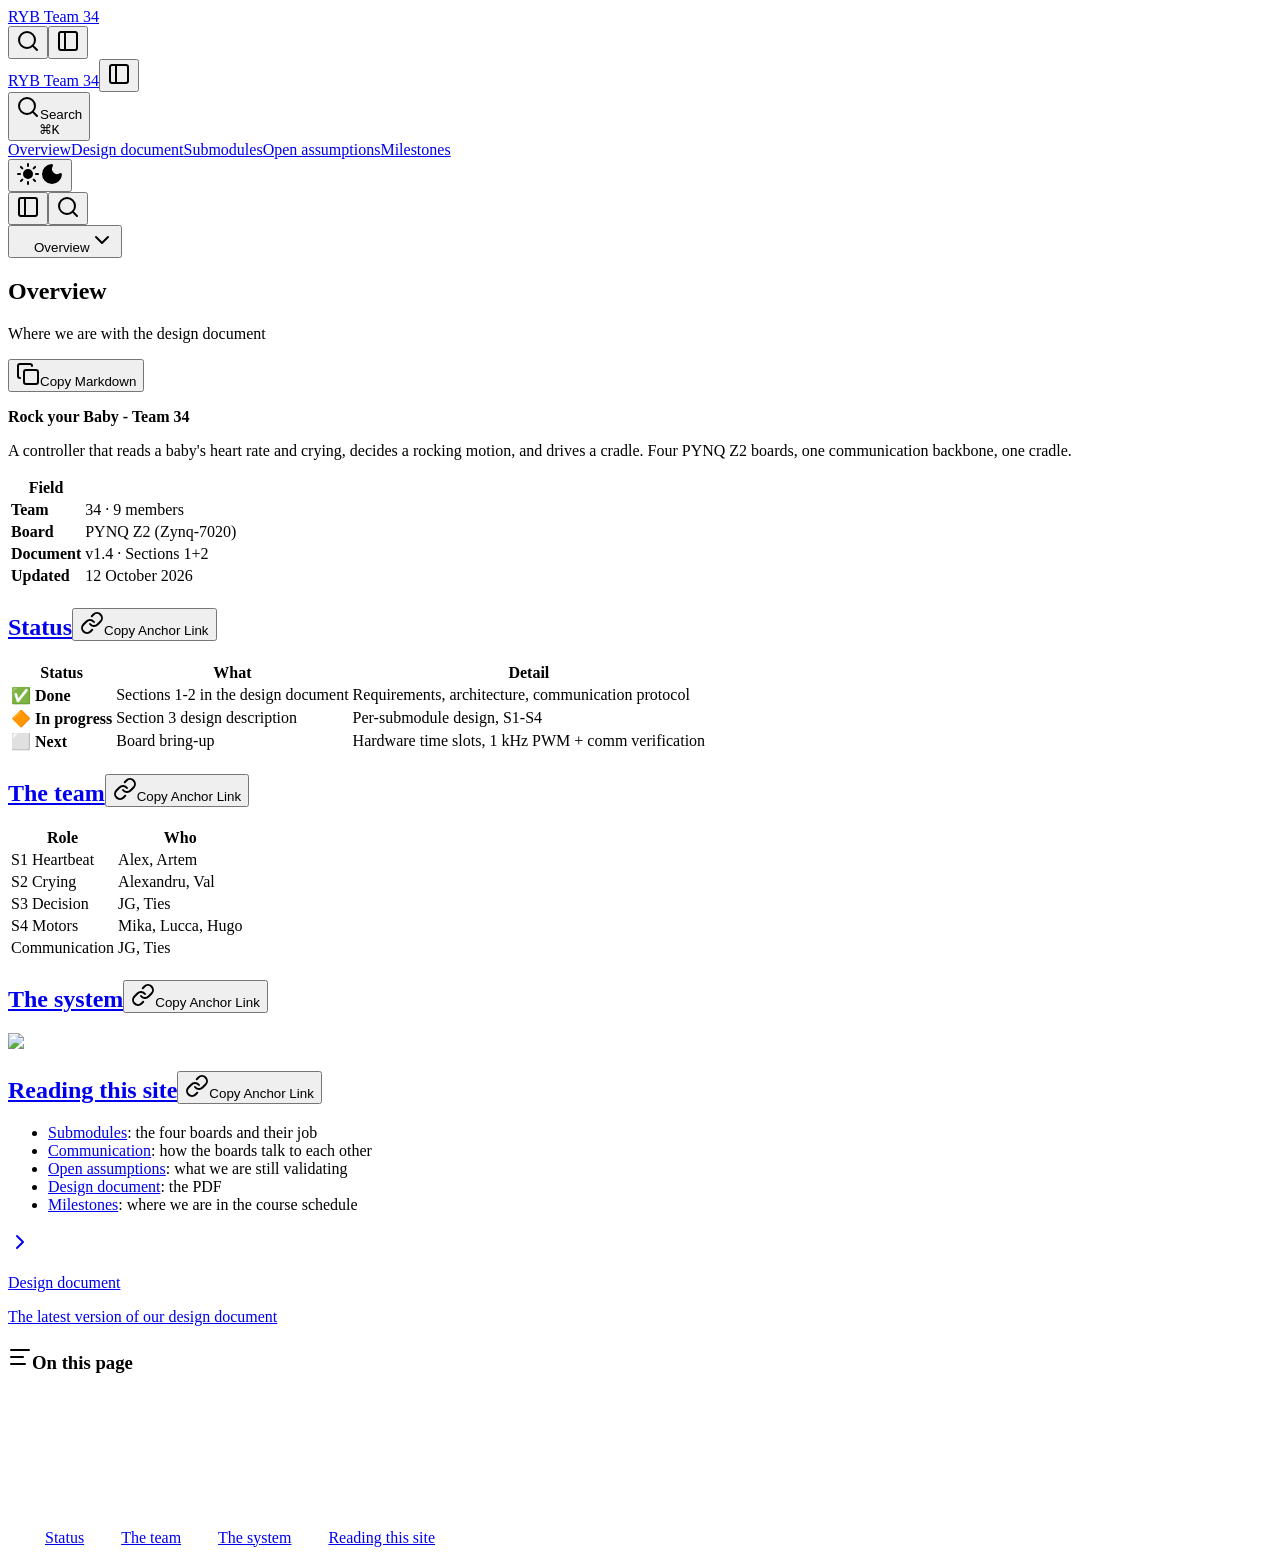
==== index.html @ abec75ce "Static export with basePath for Pages" ====
<!DOCTYPE html><html lang="en" class="inter_5972bc34-module__OU16Qa__className"><head><meta charSet="utf-8"/><meta name="viewport" content="width=device-width, initial-scale=1"/><link rel="preload" href="/ryb34-progress/_next/static/media/83afe278b6a6bb3c-s.p.2bn3s6zvc0dyp.woff2" as="font" crossorigin="" type="font/woff2"/><link rel="stylesheet" href="/ryb34-progress/_next/static/chunks/0thnnrlp0ecmn.css" data-precedence="next"/><style data-precedence="base-ui:low" data-href="base-ui-disable-scrollbar">.base-ui-disable-scrollbar{scrollbar-width:none}.base-ui-disable-scrollbar::-webkit-scrollbar{display:none}</style><link rel="preload" as="script" fetchPriority="low" href="/ryb34-progress/_next/static/chunks/3_lak9i8q0t69.js"/><script src="/ryb34-progress/_next/static/chunks/3xxyaeozdscrv.js" async=""></script><script src="/ryb34-progress/_next/static/chunks/2q0z5_tzqlcfb.js" async=""></script><script src="/ryb34-progress/_next/static/chunks/turbopack-23rzkjjl1n2ft.js" async=""></script><script src="/ryb34-progress/_next/static/chunks/3k3r-7bigtzvx.js" async=""></script><script src="/ryb34-progress/_next/static/chunks/3x85er97quil9.js" async=""></script><script src="/ryb34-progress/_next/static/chunks/1juog_ne0ovp9.js" async=""></script><script src="/ryb34-progress/_next/static/chunks/26w8j74kzgzta.js" async=""></script><script src="/ryb34-progress/_next/static/chunks/1zvtptei-3gqh.js" async=""></script><script src="/ryb34-progress/_next/static/chunks/27lml8c5t20-i.js" async=""></script><script src="/ryb34-progress/_next/static/chunks/2t8den2tmdrwe.js" async=""></script><script src="/ryb34-progress/_next/static/chunks/3z1mksbs8xa_e.js" async=""></script><meta name="next-size-adjust" content=""/><title>Overview</title><meta name="description" content="Where we are with the design document"/><meta property="og:title" content="Overview"/><meta property="og:description" content="Where we are with the design document"/><meta property="og:image" content="https://ryb34-progress-report.netlify.app/og/docs/image.webp"/><meta name="twitter:card" content="summary_large_image"/><meta name="twitter:title" content="Overview"/><meta name="twitter:description" content="Where we are with the design document"/><meta name="twitter:image" content="https://ryb34-progress-report.netlify.app/og/docs/image.webp"/><script src="/ryb34-progress/_next/static/chunks/0cz1d0mv5g_q7.js" noModule=""></script></head><body class="flex flex-col min-h-screen"><div hidden=""><!--$--><!--/$--></div><script>((a,b,c,d,e,f,g,h)=>{let i=document.documentElement,j=["light","dark"];function k(b){var c;(Array.isArray(a)?a:[a]).forEach(a=>{let c="class"===a,d=c&&f?e.map(a=>f[a]||a):e;c?(i.classList.remove(...d),i.classList.add(f&&f[b]?f[b]:b)):i.setAttribute(a,b)}),c=b,h&&j.includes(c)&&(i.style.colorScheme=c)}if(d)k(d);else try{let a=localStorage.getItem(b)||c,d=g&&"system"===a?window.matchMedia("(prefers-color-scheme: dark)").matches?"dark":"light":a;k(d)}catch(a){}})("class","theme","system",null,["light","dark"],null,true,true)</script><!--$--><div data-closed="" role="presentation" hidden="" style="user-select:none;-webkit-user-select:none" class="fixed inset-0 z-50 backdrop-blur-xs bg-fd-overlay data-open:animate-fd-fade-in data-closed:animate-fd-fade-out"></div><!--/$--><div id="nd-docs-layout" data-sidebar-collapsed="false" data-column-changed="false" style="grid-template:&quot;sidebar sidebar header toc toc&quot;
&quot;sidebar sidebar toc-popover toc toc&quot;
&quot;sidebar sidebar main toc toc&quot; 1fr / minmax(min-content, 1fr) var(--fd-sidebar-col) minmax(0, calc(var(--fd-layout-width,97rem) - var(--fd-sidebar-width) - var(--fd-toc-width))) var(--fd-toc-width) minmax(min-content, 1fr);--fd-docs-row-1:var(--fd-banner-height, 0px);--fd-docs-row-2:calc(var(--fd-docs-row-1) + var(--fd-header-height));--fd-docs-row-3:calc(var(--fd-docs-row-2) + var(--fd-toc-popover-height));--fd-sidebar-col:var(--fd-sidebar-width)" class="grid overflow-x-clip min-h-(--fd-docs-height) [--fd-docs-height:100dvh] [--fd-header-height:0px] [--fd-toc-popover-height:0px] [--fd-sidebar-width:0px] [--fd-toc-width:0px] data-[column-changed=true]:transition-[grid-template-columns]"><header id="nd-subnav" data-transparent="false" class="[grid-area:header] sticky top-(--fd-docs-row-1) z-30 flex items-center ps-4 pe-2.5 border-b transition-colors backdrop-blur-sm h-(--fd-header-height) md:hidden max-md:layout:[--fd-header-height:--spacing(14)] data-[transparent=false]:bg-fd-background/80"><a class="inline-flex items-center gap-2.5 font-semibold" href="/ryb34-progress">RYB Team 34</a><div class="flex-1"></div><button type="button" tabindex="0" data-base-ui-click-trigger="" id="base-ui-_R_1j5ulb_" aria-haspopup="dialog" aria-expanded="false" data-search="" aria-label="Open Search" class="inline-flex items-center justify-center rounded-md text-sm font-medium transition-colors duration-100 disabled:pointer-events-none disabled:opacity-50 focus-visible:outline-none focus-visible:ring-2 focus-visible:ring-fd-ring hover:bg-fd-accent hover:text-fd-accent-foreground [&amp;_svg]:size-4.5 p-2"><svg xmlns="http://www.w3.org/2000/svg" width="24" height="24" viewBox="0 0 24 24" fill="none" stroke="currentColor" stroke-width="2" stroke-linecap="round" stroke-linejoin="round" class="lucide lucide-search" aria-hidden="true"><path d="m21 21-4.34-4.34"></path><circle cx="11" cy="11" r="8"></circle></svg></button><button type="button" aria-label="Open Sidebar" aria-expanded="false" aria-controls="nd-sidebar-mobile" class="inline-flex items-center justify-center rounded-md text-sm font-medium transition-colors duration-100 disabled:pointer-events-none disabled:opacity-50 focus-visible:outline-none focus-visible:ring-2 focus-visible:ring-fd-ring hover:bg-fd-accent hover:text-fd-accent-foreground [&amp;_svg]:size-4.5 p-2"><svg xmlns="http://www.w3.org/2000/svg" width="24" height="24" viewBox="0 0 24 24" fill="none" stroke="currentColor" stroke-width="2" stroke-linecap="round" stroke-linejoin="round" class="lucide lucide-panel-left lucide-sidebar" aria-hidden="true"><rect width="18" height="18" x="3" y="3" rx="2"></rect><path d="M9 3v18"></path></svg></button></header><div data-sidebar-placeholder="" class="sticky top-(--fd-docs-row-1) z-20 [grid-area:sidebar] pointer-events-none *:pointer-events-auto h-[calc(var(--fd-docs-height)-var(--fd-docs-row-1))] md:layout:[--fd-sidebar-width:268px] max-md:hidden"><aside id="nd-sidebar" data-collapsed="false" data-hovered="false" class="absolute flex flex-col w-full inset-s-0 inset-y-0 items-end bg-fd-card text-sm border-e duration-250 *:w-(--fd-sidebar-width)"><div class="flex flex-col gap-3 p-4 pb-2"><div class="flex"><a class="inline-flex text-[0.9375rem] items-center gap-2.5 font-medium me-auto" href="/ryb34-progress">RYB Team 34</a><button type="button" aria-label="Collapse Sidebar" aria-controls="nd-sidebar" aria-expanded="true" data-collapsed="false" class="inline-flex items-center justify-center rounded-md text-sm font-medium transition-colors duration-100 disabled:pointer-events-none disabled:opacity-50 focus-visible:outline-none focus-visible:ring-2 focus-visible:ring-fd-ring hover:bg-fd-accent hover:text-fd-accent-foreground p-1.5 [&amp;_svg]:size-4.5 mb-auto text-fd-muted-foreground"><svg xmlns="http://www.w3.org/2000/svg" width="24" height="24" viewBox="0 0 24 24" fill="none" stroke="currentColor" stroke-width="2" stroke-linecap="round" stroke-linejoin="round" class="lucide lucide-panel-left lucide-sidebar" aria-hidden="true"><rect width="18" height="18" x="3" y="3" rx="2"></rect><path d="M9 3v18"></path></svg></button></div><button type="button" tabindex="0" data-base-ui-click-trigger="" id="base-ui-_R_9il5ulb_" aria-haspopup="dialog" aria-expanded="false" data-search-full="" class="inline-flex items-center gap-2 rounded-lg border bg-fd-secondary/50 p-1.5 ps-2 text-sm text-fd-muted-foreground transition-colors hover:bg-fd-accent hover:text-fd-accent-foreground"><svg xmlns="http://www.w3.org/2000/svg" width="24" height="24" viewBox="0 0 24 24" fill="none" stroke="currentColor" stroke-width="2" stroke-linecap="round" stroke-linejoin="round" class="lucide lucide-search size-4" aria-hidden="true"><path d="m21 21-4.34-4.34"></path><circle cx="11" cy="11" r="8"></circle></svg>Search<div class="ms-auto inline-flex gap-0.5"><kbd class="rounded-md border bg-fd-background px-1.5">⌘</kbd><kbd class="rounded-md border bg-fd-background px-1.5">K</kbd></div></button></div><div role="presentation" style="position:relative;--scroll-area-corner-height:0px;--scroll-area-corner-width:0px" class="min-h-0 flex-1"><div role="presentation" data-id="base-ui-_R_2il5ulb_-viewport" tabindex="-1" class="size-full rounded-[inherit] p-4 overscroll-contain mask-[linear-gradient(to_bottom,transparent,white_12px,white_calc(100%-12px),transparent)] base-ui-disable-scrollbar" style="overflow:scroll"><div class="flex flex-col gap-0.5"><a data-active="true" class="relative flex flex-row items-center gap-2 rounded-lg p-2 text-start text-fd-muted-foreground wrap-anywhere [&amp;_svg]:size-4 [&amp;_svg]:shrink-0 transition-colors hover:bg-fd-accent/50 hover:text-fd-accent-foreground/80 hover:transition-none data-[active=true]:bg-fd-primary/10 data-[active=true]:text-fd-primary data-[active=true]:hover:transition-colors" style="padding-inline-start:calc(2 * var(--spacing))" href="/ryb34-progress">Overview</a><a data-active="false" class="relative flex flex-row items-center gap-2 rounded-lg p-2 text-start text-fd-muted-foreground wrap-anywhere [&amp;_svg]:size-4 [&amp;_svg]:shrink-0 transition-colors hover:bg-fd-accent/50 hover:text-fd-accent-foreground/80 hover:transition-none data-[active=true]:bg-fd-primary/10 data-[active=true]:text-fd-primary data-[active=true]:hover:transition-colors" style="padding-inline-start:calc(2 * var(--spacing))" href="/ryb34-progress/document">Design document</a><a data-active="false" class="relative flex flex-row items-center gap-2 rounded-lg p-2 text-start text-fd-muted-foreground wrap-anywhere [&amp;_svg]:size-4 [&amp;_svg]:shrink-0 transition-colors hover:bg-fd-accent/50 hover:text-fd-accent-foreground/80 hover:transition-none data-[active=true]:bg-fd-primary/10 data-[active=true]:text-fd-primary data-[active=true]:hover:transition-colors" style="padding-inline-start:calc(2 * var(--spacing))" href="/ryb34-progress/submodules">Submodules</a><a data-active="false" class="relative flex flex-row items-center gap-2 rounded-lg p-2 text-start text-fd-muted-foreground wrap-anywhere [&amp;_svg]:size-4 [&amp;_svg]:shrink-0 transition-colors hover:bg-fd-accent/50 hover:text-fd-accent-foreground/80 hover:transition-none data-[active=true]:bg-fd-primary/10 data-[active=true]:text-fd-primary data-[active=true]:hover:transition-colors" style="padding-inline-start:calc(2 * var(--spacing))" href="/ryb34-progress/assumptions">Open assumptions</a><a data-active="false" class="relative flex flex-row items-center gap-2 rounded-lg p-2 text-start text-fd-muted-foreground wrap-anywhere [&amp;_svg]:size-4 [&amp;_svg]:shrink-0 transition-colors hover:bg-fd-accent/50 hover:text-fd-accent-foreground/80 hover:transition-none data-[active=true]:bg-fd-primary/10 data-[active=true]:text-fd-primary data-[active=true]:hover:transition-colors" style="padding-inline-start:calc(2 * var(--spacing))" href="/ryb34-progress/timeline">Milestones</a></div></div></div><div class="flex flex-col p-4 pt-2"><div class="flex text-fd-muted-foreground items-center border bg-fd-secondary/50 p-0.5 pe-0 rounded-lg empty:hidden"><button class="inline-flex items-center border p-1 overflow-hidden px-1 py-0 border-y-0 border-e-0 rounded-none ms-auto *:rounded-md" aria-label="Toggle Theme" data-theme-toggle=""><svg xmlns="http://www.w3.org/2000/svg" width="24" height="24" viewBox="0 0 24 24" fill="currentColor" stroke="currentColor" stroke-width="2" stroke-linecap="round" stroke-linejoin="round" class="lucide lucide-sun size-6.5 p-1.5 text-fd-muted-foreground" aria-hidden="true"><circle cx="12" cy="12" r="4"></circle><path d="M12 2v2"></path><path d="M12 20v2"></path><path d="m4.93 4.93 1.41 1.41"></path><path d="m17.66 17.66 1.41 1.41"></path><path d="M2 12h2"></path><path d="M20 12h2"></path><path d="m6.34 17.66-1.41 1.41"></path><path d="m19.07 4.93-1.41 1.41"></path></svg><svg xmlns="http://www.w3.org/2000/svg" width="24" height="24" viewBox="0 0 24 24" fill="currentColor" stroke="currentColor" stroke-width="2" stroke-linecap="round" stroke-linejoin="round" class="lucide lucide-moon size-6.5 p-1.5 text-fd-muted-foreground" aria-hidden="true"><path d="M20.985 12.486a9 9 0 1 1-9.473-9.472c.405-.022.617.46.402.803a6 6 0 0 0 8.268 8.268c.344-.215.825-.004.803.401"></path></svg></button></div></div></aside></div><div data-sidebar-panel="" class="fixed flex top-[calc(--spacing(4)+var(--fd-docs-row-3))] inset-s-4 shadow-lg transition-opacity rounded-xl p-0.5 border bg-fd-muted text-fd-muted-foreground z-10 pointer-events-none opacity-0" inert=""><button type="button" aria-label="Collapse Sidebar" aria-controls="nd-sidebar" aria-expanded="true" data-collapsed="false" class="inline-flex items-center justify-center text-sm font-medium transition-colors duration-100 disabled:pointer-events-none disabled:opacity-50 focus-visible:outline-none focus-visible:ring-2 focus-visible:ring-fd-ring hover:bg-fd-accent hover:text-fd-accent-foreground p-1.5 [&amp;_svg]:size-4.5 rounded-lg"><svg xmlns="http://www.w3.org/2000/svg" width="24" height="24" viewBox="0 0 24 24" fill="none" stroke="currentColor" stroke-width="2" stroke-linecap="round" stroke-linejoin="round" class="lucide lucide-panel-left lucide-sidebar" aria-hidden="true"><rect width="18" height="18" x="3" y="3" rx="2"></rect><path d="M9 3v18"></path></svg></button><button type="button" tabindex="0" data-base-ui-click-trigger="" id="base-ui-_R_kl5ulb_" aria-haspopup="dialog" aria-expanded="false" data-search="" aria-label="Open Search" class="inline-flex items-center justify-center text-sm font-medium transition-colors duration-100 disabled:pointer-events-none disabled:opacity-50 focus-visible:outline-none focus-visible:ring-2 focus-visible:ring-fd-ring hover:bg-fd-accent hover:text-fd-accent-foreground p-1.5 [&amp;_svg]:size-4.5 rounded-lg"><svg xmlns="http://www.w3.org/2000/svg" width="24" height="24" viewBox="0 0 24 24" fill="none" stroke="currentColor" stroke-width="2" stroke-linecap="round" stroke-linejoin="round" class="lucide lucide-search" aria-hidden="true"><path d="m21 21-4.34-4.34"></path><circle cx="11" cy="11" r="8"></circle></svg></button></div><div data-closed="" data-toc-popover="" class="sticky top-(--fd-docs-row-2) z-10 [grid-area:toc-popover] h-(--fd-toc-popover-height) xl:hidden max-xl:layout:[--fd-toc-popover-height:--spacing(10)]"><header class="border-b backdrop-blur-sm transition-colors bg-fd-background/80"><button type="button" tabindex="0" aria-disabled="false" aria-expanded="false" data-toc-popover-trigger="" class="flex w-full h-10 items-center text-sm text-fd-muted-foreground gap-2.5 px-4 py-2.5 text-start focus-visible:outline-none [&amp;_svg]:size-4 md:px-6"><svg role="progressbar" viewBox="0 0 18 18" aria-valuenow="0" aria-valuemin="0" aria-valuemax="1" style="width:18px;height:18px" class="shrink-0"><circle cx="9" cy="9" r="7.5" fill="none" stroke-width="1.5" class="stroke-current/25"></circle><circle cx="9" cy="9" r="7.5" fill="none" stroke-width="1.5" stroke="currentColor" stroke-dasharray="47.12388980384689" stroke-dashoffset="47.12388980384689" stroke-linecap="round" transform="rotate(-90 9 9)" class="transition-all"></circle></svg><span class="grid flex-1 *:my-auto *:row-start-1 *:col-start-1"><span class="truncate transition-[opacity,translate,color]">Overview</span><span class="truncate transition-[opacity,translate] opacity-0 translate-y-full pointer-events-none"></span></span><svg xmlns="http://www.w3.org/2000/svg" width="24" height="24" viewBox="0 0 24 24" fill="none" stroke="currentColor" stroke-width="2" stroke-linecap="round" stroke-linejoin="round" class="lucide lucide-chevron-down shrink-0 transition-transform mx-0.5" aria-hidden="true"><path d="m6 9 6 6 6-6"></path></svg></button></header></div><main class="grid [grid-area:main] justify-items-center" data-layout-main=""><article id="nd-page" data-layout-content="" data-full="false" class="flex flex-col min-w-0 w-full max-w-[900px] px-4 py-6 gap-4 md:px-6 md:pt-8 xl:px-8 xl:pt-14 md:in-data-[sidebar-collapsed=true]:pt-16 xl:in-data-[sidebar-collapsed=true]:pt-14"><h1 class="text-[1.75em] font-semibold">Overview</h1><p class="text-lg text-fd-muted-foreground mb-0">Where we are with the design document</p><div class="flex flex-row gap-2 items-center border-b pb-6"><button aria-live="polite" class="inline-flex items-center justify-center rounded-md p-2 font-medium transition-colors duration-100 disabled:pointer-events-none disabled:opacity-50 focus-visible:outline-none focus-visible:ring-2 focus-visible:ring-fd-ring border bg-fd-secondary text-fd-secondary-foreground hover:bg-fd-accent hover:text-fd-accent-foreground px-2 py-1.5 text-xs gap-2 [&amp;_svg]:size-3.5 [&amp;_svg]:text-fd-muted-foreground"><svg xmlns="http://www.w3.org/2000/svg" width="24" height="24" viewBox="0 0 24 24" fill="none" stroke="currentColor" stroke-width="2" stroke-linecap="round" stroke-linejoin="round" class="lucide lucide-copy" aria-hidden="true"><rect width="14" height="14" x="8" y="8" rx="2" ry="2"></rect><path d="M4 16c-1.1 0-2-.9-2-2V4c0-1.1.9-2 2-2h10c1.1 0 2 .9 2 2"></path></svg>Copy Markdown</button></div><div class="prose flex-1"><p><strong>Rock your Baby - Team 34</strong></p>
<p>A controller that reads a baby&#x27;s heart rate and crying, decides a rocking motion, and drives a cradle. Four PYNQ Z2 boards, one communication backbone, one cradle.</p>
<div class="relative overflow-auto prose-no-margin my-6"><table><thead><tr><th>Field</th><th></th></tr></thead><tbody><tr><td><strong>Team</strong></td><td>34 · 9 members</td></tr><tr><td><strong>Board</strong></td><td>PYNQ Z2 (Zynq-7020)</td></tr><tr><td><strong>Document</strong></td><td>v1.4 · Sections 1+2</td></tr><tr><td><strong>Updated</strong></td><td>12 October 2026</td></tr></tbody></table></div>
<h2 id="status" class="group/heading flex scroll-m-28 flex-row items-center gap-1"><a data-card="" href="#status">Status</a><button aria-live="polite" class="inline-flex items-center justify-center rounded-md text-sm font-medium duration-100 disabled:pointer-events-none disabled:opacity-50 focus-visible:outline-none focus-visible:ring-2 focus-visible:ring-fd-ring hover:bg-fd-accent hover:text-fd-accent-foreground p-1 [&amp;_svg]:size-4 not-prose shrink-0 text-fd-muted-foreground opacity-0 transition-opacity group-hover/heading:opacity-100"><svg xmlns="http://www.w3.org/2000/svg" width="24" height="24" viewBox="0 0 24 24" fill="none" stroke="currentColor" stroke-width="2" stroke-linecap="round" stroke-linejoin="round" class="lucide lucide-link" aria-hidden="true"><path d="M10 13a5 5 0 0 0 7.54.54l3-3a5 5 0 0 0-7.07-7.07l-1.72 1.71"></path><path d="M14 11a5 5 0 0 0-7.54-.54l-3 3a5 5 0 0 0 7.07 7.07l1.71-1.71"></path></svg><span class="sr-only">Copy Anchor Link</span></button></h2>
<div class="relative overflow-auto prose-no-margin my-6"><table><thead><tr><th>Status</th><th>What</th><th>Detail</th></tr></thead><tbody><tr><td>✅ <strong>Done</strong></td><td>Sections 1-2 in the design document</td><td>Requirements, architecture, communication protocol</td></tr><tr><td>🔶 <strong>In progress</strong></td><td>Section 3 design description</td><td>Per-submodule design, S1-S4</td></tr><tr><td>⬜ <strong>Next</strong></td><td>Board bring-up</td><td>Hardware time slots, 1 kHz PWM + comm verification</td></tr></tbody></table></div>
<h2 id="the-team" class="group/heading flex scroll-m-28 flex-row items-center gap-1"><a data-card="" href="#the-team">The team</a><button aria-live="polite" class="inline-flex items-center justify-center rounded-md text-sm font-medium duration-100 disabled:pointer-events-none disabled:opacity-50 focus-visible:outline-none focus-visible:ring-2 focus-visible:ring-fd-ring hover:bg-fd-accent hover:text-fd-accent-foreground p-1 [&amp;_svg]:size-4 not-prose shrink-0 text-fd-muted-foreground opacity-0 transition-opacity group-hover/heading:opacity-100"><svg xmlns="http://www.w3.org/2000/svg" width="24" height="24" viewBox="0 0 24 24" fill="none" stroke="currentColor" stroke-width="2" stroke-linecap="round" stroke-linejoin="round" class="lucide lucide-link" aria-hidden="true"><path d="M10 13a5 5 0 0 0 7.54.54l3-3a5 5 0 0 0-7.07-7.07l-1.72 1.71"></path><path d="M14 11a5 5 0 0 0-7.54-.54l-3 3a5 5 0 0 0 7.07 7.07l1.71-1.71"></path></svg><span class="sr-only">Copy Anchor Link</span></button></h2>
<div class="relative overflow-auto prose-no-margin my-6"><table><thead><tr><th>Role</th><th>Who</th></tr></thead><tbody><tr><td>S1 Heartbeat</td><td>Alex, Artem</td></tr><tr><td>S2 Crying</td><td>Alexandru, Val</td></tr><tr><td>S3 Decision</td><td>JG, Ties</td></tr><tr><td>S4 Motors</td><td>Mika, Lucca, Hugo</td></tr><tr><td>Communication</td><td>JG, Ties</td></tr></tbody></table></div>
<h2 id="the-system" class="group/heading flex scroll-m-28 flex-row items-center gap-1"><a data-card="" href="#the-system">The system</a><button aria-live="polite" class="inline-flex items-center justify-center rounded-md text-sm font-medium duration-100 disabled:pointer-events-none disabled:opacity-50 focus-visible:outline-none focus-visible:ring-2 focus-visible:ring-fd-ring hover:bg-fd-accent hover:text-fd-accent-foreground p-1 [&amp;_svg]:size-4 not-prose shrink-0 text-fd-muted-foreground opacity-0 transition-opacity group-hover/heading:opacity-100"><svg xmlns="http://www.w3.org/2000/svg" width="24" height="24" viewBox="0 0 24 24" fill="none" stroke="currentColor" stroke-width="2" stroke-linecap="round" stroke-linejoin="round" class="lucide lucide-link" aria-hidden="true"><path d="M10 13a5 5 0 0 0 7.54.54l3-3a5 5 0 0 0-7.07-7.07l-1.72 1.71"></path><path d="M14 11a5 5 0 0 0-7.54-.54l-3 3a5 5 0 0 0 7.07 7.07l1.71-1.71"></path></svg><span class="sr-only">Copy Anchor Link</span></button></h2>
<p><img alt="Full system block diagram" loading="lazy" width="1640" height="1020" decoding="async" data-nimg="1" class="rounded-lg" style="color:transparent" src="/ryb34-progress/_next/static/media/excal_full-system.37k03aa6pex5p.svg"/></p>
<h2 id="reading-this-site" class="group/heading flex scroll-m-28 flex-row items-center gap-1"><a data-card="" href="#reading-this-site">Reading this site</a><button aria-live="polite" class="inline-flex items-center justify-center rounded-md text-sm font-medium duration-100 disabled:pointer-events-none disabled:opacity-50 focus-visible:outline-none focus-visible:ring-2 focus-visible:ring-fd-ring hover:bg-fd-accent hover:text-fd-accent-foreground p-1 [&amp;_svg]:size-4 not-prose shrink-0 text-fd-muted-foreground opacity-0 transition-opacity group-hover/heading:opacity-100"><svg xmlns="http://www.w3.org/2000/svg" width="24" height="24" viewBox="0 0 24 24" fill="none" stroke="currentColor" stroke-width="2" stroke-linecap="round" stroke-linejoin="round" class="lucide lucide-link" aria-hidden="true"><path d="M10 13a5 5 0 0 0 7.54.54l3-3a5 5 0 0 0-7.07-7.07l-1.72 1.71"></path><path d="M14 11a5 5 0 0 0-7.54-.54l-3 3a5 5 0 0 0 7.07 7.07l1.71-1.71"></path></svg><span class="sr-only">Copy Anchor Link</span></button></h2>
<ul>
<li><a href="/ryb34-progress/submodules">Submodules</a>: the four boards and their job</li>
<li><a href="/ryb34-progress/communication">Communication</a>: how the boards talk to each other</li>
<li><a href="/ryb34-progress/assumptions">Open assumptions</a>: what we are still validating</li>
<li><a href="/ryb34-progress/document">Design document</a>: the PDF</li>
<li><a href="/ryb34-progress/timeline">Milestones</a>: where we are in the course schedule</li>
</ul></div><div class="@container grid gap-4 grid-cols-1"><a class="flex flex-col gap-2 rounded-lg border p-4 text-sm transition-colors hover:bg-fd-accent/80 hover:text-fd-accent-foreground @max-lg:col-span-full text-end" href="/ryb34-progress/document"><div class="inline-flex items-center gap-1.5 font-medium flex-row-reverse"><svg xmlns="http://www.w3.org/2000/svg" width="24" height="24" viewBox="0 0 24 24" fill="none" stroke="currentColor" stroke-width="2" stroke-linecap="round" stroke-linejoin="round" class="lucide lucide-chevron-right -mx-1 size-4 shrink-0 rtl:rotate-180" aria-hidden="true"><path d="m9 18 6-6-6-6"></path></svg><p>Design document</p></div><p class="text-fd-muted-foreground">The latest version of our design document</p></a></div></article></main><div id="nd-toc" class="sticky top-(--fd-docs-row-1) h-[calc(var(--fd-docs-height)-var(--fd-docs-row-1))] flex flex-col [grid-area:toc] w-(--fd-toc-width) pt-12 pe-4 pb-2 xl:layout:[--fd-toc-width:268px] max-xl:hidden"><h3 id="toc-title" class="inline-flex items-center gap-1.5 text-sm text-fd-muted-foreground"><svg xmlns="http://www.w3.org/2000/svg" width="24" height="24" viewBox="0 0 24 24" fill="none" stroke="currentColor" stroke-width="2" stroke-linecap="round" stroke-linejoin="round" class="lucide lucide-text-align-start lucide-text lucide-align-left size-4" aria-hidden="true"><path d="M21 5H3"></path><path d="M15 12H3"></path><path d="M17 19H3"></path></svg>On this page</h3><div class="relative min-h-0 text-sm overflow-x-clip overflow-y-auto overscroll-contain [scrollbar-width:none] mask-[linear-gradient(to_bottom,transparent,white_16px,white_calc(100%-16px),transparent)] py-3 ms-px"><div class="relative flex flex-col"><a data-active="false" href="#status" class="prose relative py-1.5 text-sm scroll-m-4 text-fd-muted-foreground hover:text-fd-accent-foreground transition-colors wrap-anywhere data-[active=true]:text-fd-primary pt-0" style="padding-inline-start:20px"><svg xmlns="http://www.w3.org/2000/svg" class="absolute -top-1.5 inset-s-0 bottom-0 h-[calc(100%+--spacing(1.5))] -z-1 rtl:-scale-x-100" style="width:17px"><line x1="8.5" y1="6" x2="8.5" y2="100%" stroke-width="1" class="stroke-fd-foreground/10"></line></svg>Status</a><a data-active="false" href="#the-team" class="prose relative py-1.5 text-sm scroll-m-4 text-fd-muted-foreground hover:text-fd-accent-foreground transition-colors wrap-anywhere data-[active=true]:text-fd-primary" style="padding-inline-start:20px"><svg xmlns="http://www.w3.org/2000/svg" class="absolute -top-1.5 inset-s-0 bottom-0 h-[calc(100%+--spacing(1.5))] -z-1 rtl:-scale-x-100" style="width:17px"><line x1="8.5" y1="6" x2="8.5" y2="100%" stroke-width="1" class="stroke-fd-foreground/10"></line></svg>The team</a><a data-active="false" href="#the-system" class="prose relative py-1.5 text-sm scroll-m-4 text-fd-muted-foreground hover:text-fd-accent-foreground transition-colors wrap-anywhere data-[active=true]:text-fd-primary" style="padding-inline-start:20px"><svg xmlns="http://www.w3.org/2000/svg" class="absolute -top-1.5 inset-s-0 bottom-0 h-[calc(100%+--spacing(1.5))] -z-1 rtl:-scale-x-100" style="width:17px"><line x1="8.5" y1="6" x2="8.5" y2="100%" stroke-width="1" class="stroke-fd-foreground/10"></line></svg>The system</a><a data-active="false" href="#reading-this-site" class="prose relative py-1.5 text-sm scroll-m-4 text-fd-muted-foreground hover:text-fd-accent-foreground transition-colors wrap-anywhere data-[active=true]:text-fd-primary pb-0" style="padding-inline-start:20px"><svg xmlns="http://www.w3.org/2000/svg" class="absolute -top-1.5 inset-s-0 bottom-0 h-[calc(100%+--spacing(1.5))] -z-1 rtl:-scale-x-100" style="width:17px"><line x1="8.5" y1="6" x2="8.5" y2="100%" stroke-width="1" class="stroke-fd-foreground/10"></line></svg>Reading this site</a></div></div></div><!--$--><!--/$--></div><script src="/ryb34-progress/_next/static/chunks/3_lak9i8q0t69.js" id="_R_" async=""></script><script>(self.__next_f=self.__next_f||[]).push([0])</script><script>self.__next_f.push([1,"1:\"$Sreact.fragment\"\n2:I[98117,[\"/ryb34-progress/_next/static/chunks/3k3r-7bigtzvx.js\",\"/ryb34-progress/_next/static/chunks/3x85er97quil9.js\",\"/ryb34-progress/_next/static/chunks/1juog_ne0ovp9.js\",\"/ryb34-progress/_next/static/chunks/26w8j74kzgzta.js\",\"/ryb34-progress/_next/static/chunks/1zvtptei-3gqh.js\",\"/ryb34-progress/_next/static/chunks/27lml8c5t20-i.js\"],\"Provider\"]\n3:I[39756,[\"/ryb34-progress/_next/static/chunks/3k3r-7bigtzvx.js\",\"/ryb34-progress/_next/static/chunks/3x85er97quil9.js\",\"/ryb34-progress/_next/static/chunks/1juog_ne0ovp9.js\",\"/ryb34-progress/_next/static/chunks/26w8j74kzgzta.js\",\"/ryb34-progress/_next/static/chunks/1zvtptei-3gqh.js\",\"/ryb34-progress/_next/static/chunks/27lml8c5t20-i.js\"],\"default\"]\n4:I[37457,[\"/ryb34-progress/_next/static/chunks/3k3r-7bigtzvx.js\",\"/ryb34-progress/_next/static/chunks/3x85er97quil9.js\",\"/ryb34-progress/_next/static/chunks/1juog_ne0ovp9.js\",\"/ryb34-progress/_next/static/chunks/26w8j74kzgzta.js\",\"/ryb34-progress/_next/static/chunks/1zvtptei-3gqh.js\",\"/ryb34-progress/_next/static/chunks/27lml8c5t20-i.js\"],\"default\"]\n5:I[63199,[\"/ryb34-progress/_next/static/chunks/3k3r-7bigtzvx.js\",\"/ryb34-progress/_next/static/chunks/3x85er97quil9.js\",\"/ryb34-progress/_next/static/chunks/1juog_ne0ovp9.js\",\"/ryb34-progress/_next/static/chunks/26w8j74kzgzta.js\",\"/ryb34-progress/_next/static/chunks/1zvtptei-3gqh.js\",\"/ryb34-progress/_next/static/chunks/27lml8c5t20-i.js\",\"/ryb34-progress/_next/static/chunks/2t8den2tmdrwe.js\"],\"LayoutBody\"]\nc:I[68027,[\"/ryb34-progress/_next/static/chunks/3k3r-7bigtzvx.js\",\"/ryb34-progress/_next/static/chunks/3x85er97quil9.js\",\"/ryb34-progress/_next/static/chunks/1juog_ne0ovp9.js\",\"/ryb34-progress/_next/static/chunks/26w8j74kzgzta.js\",\"/ryb34-progress/_next/static/chunks/1zvtptei-3gqh.js\",\"/ryb34-progress/_next/static/chunks/27lml8c5t20-i.js\"],\"default\",1]\n:HL[\"/ryb34-progress/_next/static/chunks/0thnnrlp0ecmn.css\",\"style\"]\n:HL[\"/ryb34-progress/_next/static/media/83afe278b6a6bb3c-s.p.2bn3s6zvc0dyp.woff2\",\"font\",{\"crossOrigin\":\"\",\"type\":\"font/woff2\"}]\na:X\n"])</script><script>self.__next_f.push([1,"0:{\"P\":null,\"c\":[\"\",\"\"],\"q\":\"\",\"i\":false,\"f\":[[[\"\",{\"children\":[\"(docs)\",{\"children\":[[\"slug\",\"\",\"oc\",[\"api\",\"llms-full.txt\",\"llms.mdx\",\"llms.txt\"]],{\"children\":[\"__PAGE__\",{},\"$undefined\",\"$undefined\",4608]},\"$undefined\",\"$undefined\",4608]},\"$undefined\",\"$undefined\",4608]},\"$undefined\",\"$undefined\",4624],[[\"$\",\"$1\",\"c\",{\"children\":[[[\"$\",\"link\",\"0\",{\"rel\":\"stylesheet\",\"href\":\"/ryb34-progress/_next/static/chunks/0thnnrlp0ecmn.css\",\"precedence\":\"next\",\"crossOrigin\":\"$undefined\",\"nonce\":\"$undefined\"}],[\"$\",\"script\",\"script-0\",{\"src\":\"/ryb34-progress/_next/static/chunks/3k3r-7bigtzvx.js\",\"async\":true,\"nonce\":\"$undefined\"}],[\"$\",\"script\",\"script-1\",{\"src\":\"/ryb34-progress/_next/static/chunks/3x85er97quil9.js\",\"async\":true,\"nonce\":\"$undefined\"}],[\"$\",\"script\",\"script-2\",{\"src\":\"/ryb34-progress/_next/static/chunks/1juog_ne0ovp9.js\",\"async\":true,\"nonce\":\"$undefined\"}],[\"$\",\"script\",\"script-3\",{\"src\":\"/ryb34-progress/_next/static/chunks/26w8j74kzgzta.js\",\"async\":true,\"nonce\":\"$undefined\"}],[\"$\",\"script\",\"script-4\",{\"src\":\"/ryb34-progress/_next/static/chunks/1zvtptei-3gqh.js\",\"async\":true,\"nonce\":\"$undefined\"}],[\"$\",\"script\",\"script-5\",{\"src\":\"/ryb34-progress/_next/static/chunks/27lml8c5t20-i.js\",\"async\":true,\"nonce\":\"$undefined\"}]],[\"$\",\"html\",null,{\"lang\":\"en\",\"className\":\"inter_5972bc34-module__OU16Qa__className\",\"suppressHydrationWarning\":true,\"children\":[\"$\",\"body\",null,{\"className\":\"flex flex-col min-h-screen\",\"children\":[\"$\",\"$L2\",null,{\"children\":[\"$\",\"$L3\",null,{\"parallelRouterKey\":\"children\",\"error\":\"$undefined\",\"errorStyles\":\"$undefined\",\"errorScripts\":\"$undefined\",\"template\":[\"$\",\"$L4\",null,{}],\"templateStyles\":\"$undefined\",\"templateScripts\":\"$undefined\",\"notFound\":[[[\"$\",\"title\",null,{\"children\":\"404: This page could not be found.\"}],[\"$\",\"div\",null,{\"style\":{\"fontFamily\":\"system-ui,\\\"Segoe UI\\\",Roboto,Helvetica,Arial,sans-serif,\\\"Apple Color Emoji\\\",\\\"Segoe UI Emoji\\\"\",\"height\":\"100vh\",\"textAlign\":\"center\",\"display\":\"flex\",\"flexDirection\":\"column\",\"alignItems\":\"center\",\"justifyContent\":\"center\"},\"children\":[\"$\",\"div\",null,{\"children\":[[\"$\",\"style\",null,{\"dangerouslySetInnerHTML\":{\"__html\":\"body{color:#000;background:#fff;margin:0}.next-error-h1{border-right:1px solid rgba(0,0,0,.3)}@media (prefers-color-scheme:dark){body{color:#fff;background:#000}.next-error-h1{border-right:1px solid rgba(255,255,255,.3)}}\"}}],[\"$\",\"h1\",null,{\"className\":\"next-error-h1\",\"style\":{\"display\":\"inline-block\",\"margin\":\"0 20px 0 0\",\"padding\":\"0 23px 0 0\",\"fontSize\":24,\"fontWeight\":500,\"verticalAlign\":\"top\",\"lineHeight\":\"49px\"},\"children\":404}],[\"$\",\"div\",null,{\"style\":{\"display\":\"inline-block\"},\"children\":[\"$\",\"h2\",null,{\"style\":{\"fontSize\":14,\"fontWeight\":400,\"lineHeight\":\"49px\",\"margin\":0},\"children\":\"This page could not be found.\"}]}]]}]}]],[]],\"forbidden\":\"$undefined\",\"unauthorized\":\"$undefined\"}]}]}]}]]}],{\"children\":[[\"$\",\"$1\",\"c\",{\"children\":[[[\"$\",\"script\",\"script-0\",{\"src\":\"/ryb34-progress/_next/static/chunks/2t8den2tmdrwe.js\",\"async\":true,\"nonce\":\"$undefined\"}]],[\"$\",\"$L5\",null,{\"tree\":{\"type\":\"root\",\"$ref\":{\"folder\":\"\",\"meta\":\"meta.json\"},\"$id\":\"root\",\"name\":\"Rock Your Baby, Team 34\",\"description\":\"$undefined\",\"children\":[{\"$id\":\"index.mdx\",\"type\":\"page\",\"name\":\"Overview\",\"description\":\"Where we are with the design document\",\"icon\":\"$undefined\",\"url\":\"/\",\"$ref\":\"index.mdx\"},{\"$id\":\"document.mdx\",\"type\":\"page\",\"name\":\"Design document\",\"description\":\"The latest version of our design document\",\"icon\":\"$undefined\",\"url\":\"/document\",\"$ref\":\"document.mdx\"},{\"$id\":\"submodules.mdx\",\"type\":\"page\",\"name\":\"Submodules\",\"description\":\"The four PYNQ Z2 boards and what each one does\",\"icon\":\"$undefined\",\"url\":\"/submodules\",\"$ref\":\"submodules.mdx\"},{\"$id\":\"assumptions.mdx\",\"type\":\"page\",\"name\":\"Open assumptions\",\"description\":\"The open points in the design, and when we close each one\",\"icon\":\"$undefined\",\"url\":\"/assumptions\",\"$ref\":\"assumptions.mdx\"},{\"$id\":\"timeline.mdx\",\"type\":\"page\",\"name\":\"Milestones\",\"description\":\"The course schedule, where we stand, and the version log of the document\",\"icon\":\"$undefined\",\"url\":\"/timeline\",\"$ref\":\"timeline.mdx\"}],\"fallback\":{\"type\":\"root\",\"$ref\":{\"folder\":\"\",\"meta\":\"$undefined\"},\"$id\":\"fallback:root\",\"name\":\"Docs\",\"description\":\"$undefined\",\"children\":[{\"$id\":\"fallback:communication.mdx\",\"type\":\"page\",\"name\":\"Communication\",\"description\":\"How the four boards talk to each other\",\"icon\":\"$undefined\",\"url\":\"/communication\",\"$ref\":\"communication.mdx\"}]}},\"tabs\":[],\"tabMode\":\"$undefined\",\"sidebar\":{},\"nav\":{\"title\":\"RYB Team 34\"},\"children\":[\"$\",\"$L3\",null,{\"parallelRouterKey\":\"children\",\"error\":\"$undefined\",\"errorStyles\":\"$undefined\",\"errorScripts\":\"$undefined\",\"template\":[\"$\",\"$L4\",null,{}],\"templateStyles\":\"$undefined\",\"templateScripts\":\"$undefined\",\"notFound\":[[[\"$\",\"title\",null,{\"children\":\"404: This page could not be found.\"}],[\"$\",\"div\",null,{\"style\":\"$0:f:0:1:0:props:children:1:props:children:props:children:props:children:props:notFound:0:1:props:style\",\"children\":[\"$\",\"div\",null,{\"children\":[[\"$\",\"style\",null,{\"dangerouslySetInnerHTML\":{\"__html\":\"body{color:#000;background:#fff;margin:0}.next-error-h1{border-right:1px solid rgba(0,0,0,.3)}@media (prefers-color-scheme:dark){body{color:#fff;background:#000}.next-error-h1{border-right:1px solid rgba(255,255,255,.3)}}\"}}],\"$L6\",\"$L7\"]}]}]],[]],\"forbidden\":\"$undefined\",\"unauthorized\":\"$undefined\"}]}]]}],{\"children\":[\"$L8\",{\"children\":[\"$L9\",{},null,false,null]},null,false,\"$a\"]},null,false,null]},null,false,null],\"$Lb\",false]],\"m\":\"$undefined\",\"G\":[\"$c\",[\"$Ld\"]],\"S\":true,\"h\":null,\"r\":\"$undefined\",\"s\":\"$undefined\",\"a\":\"$undefined\",\"l\":\"$undefined\",\"p\":\"$undefined\",\"d\":\"$undefined\",\"b\":\"5xM2Hb3duujCHp7nMPrjm\"}\n"])</script><script>self.__next_f.push([1,"f:I[97367,[\"/ryb34-progress/_next/static/chunks/3k3r-7bigtzvx.js\",\"/ryb34-progress/_next/static/chunks/3x85er97quil9.js\",\"/ryb34-progress/_next/static/chunks/1juog_ne0ovp9.js\",\"/ryb34-progress/_next/static/chunks/26w8j74kzgzta.js\",\"/ryb34-progress/_next/static/chunks/1zvtptei-3gqh.js\",\"/ryb34-progress/_next/static/chunks/27lml8c5t20-i.js\"],\"OutletBoundary\"]\n10:\"$Sreact.suspense\"\n12:I[97367,[\"/ryb34-progress/_next/static/chunks/3k3r-7bigtzvx.js\",\"/ryb34-progress/_next/static/chunks/3x85er97quil9.js\",\"/ryb34-progress/_next/static/chunks/1juog_ne0ovp9.js\",\"/ryb34-progress/_next/static/chunks/26w8j74kzgzta.js\",\"/ryb34-progress/_next/static/chunks/1zvtptei-3gqh.js\",\"/ryb34-progress/_next/static/chunks/27lml8c5t20-i.js\"],\"ViewportBoundary\"]\n14:I[97367,[\"/ryb34-progress/_next/static/chunks/3k3r-7bigtzvx.js\",\"/ryb34-progress/_next/static/chunks/3x85er97quil9.js\",\"/ryb34-progress/_next/static/chunks/1juog_ne0ovp9.js\",\"/ryb34-progress/_next/static/chunks/26w8j74kzgzta.js\",\"/ryb34-progress/_next/static/chunks/1zvtptei-3gqh.js\",\"/ryb34-progress/_next/static/chunks/27lml8c5t20-i.js\"],\"MetadataBoundary\"]\n6:[\"$\",\"h1\",null,{\"className\":\"next-error-h1\",\"style\":\"$0:f:0:1:0:props:children:1:props:children:props:children:props:children:props:notFound:0:1:props:children:props:children:1:props:style\",\"children\":404}]\n7:[\"$\",\"div\",null,{\"style\":\"$0:f:0:1:0:props:children:1:props:children:props:children:props:children:props:notFound:0:1:props:children:props:children:2:props:style\",\"children\":[\"$\",\"h2\",null,{\"style\":\"$0:f:0:1:0:props:children:1:props:children:props:children:props:children:props:notFound:0:1:props:children:props:children:2:props:children:props:style\",\"children\":\"This page could not be found.\"}]}]\n8:[\"$\",\"$1\",\"c\",{\"children\":[null,[\"$\",\"$L3\",null,{\"parallelRouterKey\":\"children\",\"error\":\"$undefined\",\"errorStyles\":\"$undefined\",\"errorScripts\":\"$undefined\",\"template\":[\"$\",\"$L4\",null,{}],\"templateStyles\":\"$undefined\",\"templateScripts\":\"$undefined\",\"notFound\":\"$undefined\",\"forbidden\":\"$undefined\",\"unauthorized\":\"$undefined\"}]]}]\n9:[\"$\",\"$1\",\"c\",{\"children\":[\"$Le\",[[\"$\",\"script\",\"script-0\",{\"src\":\"/ryb34-progress/_next/static/chunks/3z1mksbs8xa_e.js\",\"async\":true,\"nonce\":\"$undefined\"}]],[\"$\",\"$Lf\",null,{\"children\":[\"$\",\"$10\",null,{\"name\":\"Next.MetadataOutlet\",\"children\":\"$@11\"}]}]]}]\nb:[\"$\",\"$1\",\"h\",{\"children\":[null,[\"$\",\"$L12\",null,{\"children\":\"$L13\"}],[\"$\",\"div\",null,{\"hidden\":true,\"children\":[\"$\",\"$L14\",null,{\"children\":[\"$\",\"$10\",null,{\"name\":\"Next.Metadata\",\"children\":\"$L15\"}]}]}],[\"$\",\"meta\",null,{\"name\":\"next-size-adjust\",\"content\":\"\"}]]}]\nd:[\"$\",\"link\",\"0\",{\"rel\":\"stylesheet\",\"href\":\"/ryb34-progress/_next/static/chunks/0thnnrlp0ecmn.css\",\"precedence\":\"next\",\"crossOrigin\":\"$undefined\",\"nonce\":\"$undefined\"}]\n"])</script><script>self.__next_f.push([1,"16:I[98330,[\"/ryb34-progress/_next/static/chunks/3k3r-7bigtzvx.js\",\"/ryb34-progress/_next/static/chunks/3x85er97quil9.js\",\"/ryb34-progress/_next/static/chunks/1juog_ne0ovp9.js\",\"/ryb34-progress/_next/static/chunks/26w8j74kzgzta.js\",\"/ryb34-progress/_next/static/chunks/1zvtptei-3gqh.js\",\"/ryb34-progress/_next/static/chunks/27lml8c5t20-i.js\",\"/ryb34-progress/_next/static/chunks/2t8den2tmdrwe.js\",\"/ryb34-progress/_next/static/chunks/3z1mksbs8xa_e.js\"],\"DocsPage\"]\n17:I[98330,[\"/ryb34-progress/_next/static/chunks/3k3r-7bigtzvx.js\",\"/ryb34-progress/_next/static/chunks/3x85er97quil9.js\",\"/ryb34-progress/_next/static/chunks/1juog_ne0ovp9.js\",\"/ryb34-progress/_next/static/chunks/26w8j74kzgzta.js\",\"/ryb34-progress/_next/static/chunks/1zvtptei-3gqh.js\",\"/ryb34-progress/_next/static/chunks/27lml8c5t20-i.js\",\"/ryb34-progress/_next/static/chunks/2t8den2tmdrwe.js\",\"/ryb34-progress/_next/static/chunks/3z1mksbs8xa_e.js\"],\"DocsTitle\"]\n18:I[98330,[\"/ryb34-progress/_next/static/chunks/3k3r-7bigtzvx.js\",\"/ryb34-progress/_next/static/chunks/3x85er97quil9.js\",\"/ryb34-progress/_next/static/chunks/1juog_ne0ovp9.js\",\"/ryb34-progress/_next/static/chunks/26w8j74kzgzta.js\",\"/ryb34-progress/_next/static/chunks/1zvtptei-3gqh.js\",\"/ryb34-progress/_next/static/chunks/27lml8c5t20-i.js\",\"/ryb34-progress/_next/static/chunks/2t8den2tmdrwe.js\",\"/ryb34-progress/_next/static/chunks/3z1mksbs8xa_e.js\"],\"DocsDescription\"]\n19:I[98330,[\"/ryb34-progress/_next/static/chunks/3k3r-7bigtzvx.js\",\"/ryb34-progress/_next/static/chunks/3x85er97quil9.js\",\"/ryb34-progress/_next/static/chunks/1juog_ne0ovp9.js\",\"/ryb34-progress/_next/static/chunks/26w8j74kzgzta.js\",\"/ryb34-progress/_next/static/chunks/1zvtptei-3gqh.js\",\"/ryb34-progress/_next/static/chunks/27lml8c5t20-i.js\",\"/ryb34-progress/_next/static/chunks/2t8den2tmdrwe.js\",\"/ryb34-progress/_next/static/chunks/3z1mksbs8xa_e.js\"],\"MarkdownCopyButton\"]\n1a:I[98330,[\"/ryb34-progress/_next/static/chunks/3k3r-7bigtzvx.js\",\"/ryb34-progress/_next/static/chunks/3x85er97quil9.js\",\"/ryb34-progress/_next/static/chunks/1juog_ne0ovp9.js\",\"/ryb34-progress/_next/static/chunks/26w8j74kzgzta.js\",\"/ryb34-progress/_next/static/chunks/1zvtptei-3gqh.js\",\"/ryb34-progress/_next/static/chunks/27lml8c5t20-i.js\",\"/ryb34-progress/_next/static/chunks/2t8den2tmdrwe.js\",\"/ryb34-progress/_next/static/chunks/3z1mksbs8xa_e.js\"],\"DocsBody\"]\n1b:I[94157,[\"/ryb34-progress/_next/static/chunks/3k3r-7bigtzvx.js\",\"/ryb34-progress/_next/static/chunks/3x85er97quil9.js\",\"/ryb34-progress/_next/static/chunks/1juog_ne0ovp9.js\",\"/ryb34-progress/_next/static/chunks/26w8j74kzgzta.js\",\"/ryb34-progress/_next/static/chunks/1zvtptei-3gqh.js\",\"/ryb34-progress/_next/static/chunks/27lml8c5t20-i.js\",\"/ryb34-progress/_next/static/chunks/2t8den2tmdrwe.js\",\"/ryb34-progress/_next/static/chunks/3z1mksbs8xa_e.js\"],\"Heading\"]\n1c:I[24110,[\"/ryb34-progress/_next/static/chunks/3k3r-7bigtzvx.js\",\"/ryb34-progress/_next/static/chunks/3x85er97quil9.js\",\"/ryb34-progress/_next/static/chunks/1juog_ne0ovp9.js\",\"/ryb34-progress/_next/static/chunks/26w8j74kzgzta.js\",\"/ryb34-progress/_next/static/chunks/1zvtptei-3gqh.js\",\"/ryb34-progress/_next/static/chunks/27lml8c5t20-i.js\",\"/ryb34-progress/_next/static/chunks/2t8den2tmdrwe.js\",\"/ryb34-progress/_next/static/chunks/3z1mksbs8xa_e.js\"],\"Image\"]\na:C\n"])</script><script>self.__next_f.push([1,"e:[\"$\",\"$L16\",null,{\"toc\":[{\"depth\":2,\"url\":\"#status\",\"title\":\"Status\"},{\"depth\":2,\"url\":\"#the-team\",\"title\":\"The team\"},{\"depth\":2,\"url\":\"#the-system\",\"title\":\"The system\"},{\"depth\":2,\"url\":\"#reading-this-site\",\"title\":\"Reading this site\"}],\"full\":\"$undefined\",\"children\":[[\"$\",\"$L17\",null,{\"children\":\"Overview\"}],[\"$\",\"$L18\",null,{\"className\":\"mb-0\",\"children\":\"Where we are with the design document\"}],[\"$\",\"div\",null,{\"className\":\"flex flex-row gap-2 items-center border-b pb-6\",\"children\":[\"$\",\"$L19\",null,{\"markdownUrl\":\"/llms.mdx/content.md\"}]}],[\"$\",\"$L1a\",null,{\"children\":[[\"$\",\"p\",null,{\"children\":[\"$\",\"strong\",null,{\"children\":\"Rock your Baby - Team 34\"}]}],\"\\n\",[\"$\",\"p\",null,{\"children\":\"A controller that reads a baby's heart rate and crying, decides a rocking motion, and drives a cradle. Four PYNQ Z2 boards, one communication backbone, one cradle.\"}],\"\\n\",[\"$\",\"div\",null,{\"className\":\"relative overflow-auto prose-no-margin my-6\",\"children\":[\"$\",\"table\",null,{\"children\":[[\"$\",\"thead\",null,{\"children\":[\"$\",\"tr\",null,{\"children\":[[\"$\",\"th\",null,{\"children\":\"Field\"}],[\"$\",\"th\",null,{}]]}]}],[\"$\",\"tbody\",null,{\"children\":[[\"$\",\"tr\",null,{\"children\":[[\"$\",\"td\",null,{\"children\":[\"$\",\"strong\",null,{\"children\":\"Team\"}]}],[\"$\",\"td\",null,{\"children\":\"34 · 9 members\"}]]}],[\"$\",\"tr\",null,{\"children\":[[\"$\",\"td\",null,{\"children\":[\"$\",\"strong\",null,{\"children\":\"Board\"}]}],[\"$\",\"td\",null,{\"children\":\"PYNQ Z2 (Zynq-7020)\"}]]}],[\"$\",\"tr\",null,{\"children\":[[\"$\",\"td\",null,{\"children\":[\"$\",\"strong\",null,{\"children\":\"Document\"}]}],[\"$\",\"td\",null,{\"children\":\"v1.4 · Sections 1+2\"}]]}],[\"$\",\"tr\",null,{\"children\":[[\"$\",\"td\",null,{\"children\":[\"$\",\"strong\",null,{\"children\":\"Updated\"}]}],[\"$\",\"td\",null,{\"children\":\"12 October 2026\"}]]}]]}]]}]}],\"\\n\",[\"$\",\"$L1b\",null,{\"as\":\"h2\",\"id\":\"status\",\"children\":\"Status\"}],\"\\n\",[\"$\",\"div\",null,{\"className\":\"relative overflow-auto prose-no-margin my-6\",\"children\":[\"$\",\"table\",null,{\"children\":[[\"$\",\"thead\",null,{\"children\":[\"$\",\"tr\",null,{\"children\":[[\"$\",\"th\",null,{\"children\":\"Status\"}],[\"$\",\"th\",null,{\"children\":\"What\"}],[\"$\",\"th\",null,{\"children\":\"Detail\"}]]}]}],[\"$\",\"tbody\",null,{\"children\":[[\"$\",\"tr\",null,{\"children\":[[\"$\",\"td\",null,{\"children\":[\"✅ \",[\"$\",\"strong\",null,{\"children\":\"Done\"}]]}],[\"$\",\"td\",null,{\"children\":\"Sections 1-2 in the design document\"}],[\"$\",\"td\",null,{\"children\":\"Requirements, architecture, communication protocol\"}]]}],[\"$\",\"tr\",null,{\"children\":[[\"$\",\"td\",null,{\"children\":[\"🔶 \",[\"$\",\"strong\",null,{\"children\":\"In progress\"}]]}],[\"$\",\"td\",null,{\"children\":\"Section 3 design description\"}],[\"$\",\"td\",null,{\"children\":\"Per-submodule design, S1-S4\"}]]}],[\"$\",\"tr\",null,{\"children\":[[\"$\",\"td\",null,{\"children\":[\"⬜ \",[\"$\",\"strong\",null,{\"children\":\"Next\"}]]}],[\"$\",\"td\",null,{\"children\":\"Board bring-up\"}],[\"$\",\"td\",null,{\"children\":\"Hardware time slots, 1 kHz PWM + comm verification\"}]]}]]}]]}]}],\"\\n\",[\"$\",\"$L1b\",null,{\"as\":\"h2\",\"id\":\"the-team\",\"children\":\"The team\"}],\"\\n\",[\"$\",\"div\",null,{\"className\":\"relative overflow-auto prose-no-margin my-6\",\"children\":[\"$\",\"table\",null,{\"children\":[[\"$\",\"thead\",null,{\"children\":[\"$\",\"tr\",null,{\"children\":[[\"$\",\"th\",null,{\"children\":\"Role\"}],[\"$\",\"th\",null,{\"children\":\"Who\"}]]}]}],[\"$\",\"tbody\",null,{\"children\":[[\"$\",\"tr\",null,{\"children\":[[\"$\",\"td\",null,{\"children\":\"S1 Heartbeat\"}],[\"$\",\"td\",null,{\"children\":\"Alex, Artem\"}]]}],[\"$\",\"tr\",null,{\"children\":[[\"$\",\"td\",null,{\"children\":\"S2 Crying\"}],[\"$\",\"td\",null,{\"children\":\"Alexandru, Val\"}]]}],[\"$\",\"tr\",null,{\"children\":[[\"$\",\"td\",null,{\"children\":\"S3 Decision\"}],[\"$\",\"td\",null,{\"children\":\"JG, Ties\"}]]}],[\"$\",\"tr\",null,{\"children\":[[\"$\",\"td\",null,{\"children\":\"S4 Motors\"}],[\"$\",\"td\",null,{\"children\":\"Mika, Lucca, Hugo\"}]]}],[\"$\",\"tr\",null,{\"children\":[[\"$\",\"td\",null,{\"children\":\"Communication\"}],[\"$\",\"td\",null,{\"children\":\"JG, Ties\"}]]}]]}]]}]}],\"\\n\",[\"$\",\"$L1b\",null,{\"as\":\"h2\",\"id\":\"the-system\",\"children\":\"The system\"}],\"\\n\",[\"$\",\"p\",null,{\"children\":[\"$\",\"$L1c\",null,{\"sizes\":\"(max-width: 768px) 100vw, (max-width: 1200px) 70vw, 900px\",\"alt\":\"Full system block diagram\",\"src\":{\"src\":\"/ryb34-progress/_next/static/media/excal_full-system.37k03aa6pex5p.svg\",\"width\":1640,\"height\":1020,\"blurWidth\":0,\"blurHeight\":0},\"className\":\"rounded-lg\"}]}],\"\\n\",[\"$\",\"$L1b\",null,{\"as\":\"h2\",\"id\":\"reading-this-site\",\"children\":\"Reading this site\"}],\"\\n\",[\"$\",\"ul\",null,{\"children\":[\"\\n\",[\"$\",\"li\",null,{\"children\":[\"$L1d\",\": the four boards and their job\"]}],\"\\n\",[\"$\",\"li\",null,{\"children\":[\"$L1e\",\": how the boards talk to each other\"]}],\"\\n\",[\"$\",\"li\",null,{\"children\":[\"$L1f\",\": what we are still validating\"]}],\"\\n\",[\"$\",\"li\",null,{\"children\":[\"$L20\",\": the PDF\"]}],\"\\n\",[\"$\",\"li\",null,{\"children\":[\"$L21\",\": where we are in the course schedule\"]}],\"\\n\"]}]]}]]}]\n"])</script><script>self.__next_f.push([1,"22:I[47873,[\"/ryb34-progress/_next/static/chunks/3k3r-7bigtzvx.js\",\"/ryb34-progress/_next/static/chunks/3x85er97quil9.js\",\"/ryb34-progress/_next/static/chunks/1juog_ne0ovp9.js\",\"/ryb34-progress/_next/static/chunks/26w8j74kzgzta.js\",\"/ryb34-progress/_next/static/chunks/1zvtptei-3gqh.js\",\"/ryb34-progress/_next/static/chunks/27lml8c5t20-i.js\",\"/ryb34-progress/_next/static/chunks/2t8den2tmdrwe.js\",\"/ryb34-progress/_next/static/chunks/3z1mksbs8xa_e.js\"],\"default\"]\n1d:[\"$\",\"$L22\",null,{\"href\":\"/submodules\",\"children\":\"Submodules\"}]\n1e:[\"$\",\"$L22\",null,{\"href\":\"/communication\",\"children\":\"Communication\"}]\n1f:[\"$\",\"$L22\",null,{\"href\":\"/assumptions\",\"children\":\"Open assumptions\"}]\n20:[\"$\",\"$L22\",null,{\"href\":\"/document\",\"children\":\"Design document\"}]\n21:[\"$\",\"$L22\",null,{\"href\":\"/timeline\",\"children\":\"Milestones\"}]\n"])</script><script>self.__next_f.push([1,"13:[[\"$\",\"meta\",\"0\",{\"charSet\":\"utf-8\"}],[\"$\",\"meta\",\"1\",{\"name\":\"viewport\",\"content\":\"width=device-width, initial-scale=1\"}]]\n"])</script><script>self.__next_f.push([1,"11:null\n15:[[\"$\",\"title\",\"0\",{\"children\":\"Overview\"}],[\"$\",\"meta\",\"1\",{\"name\":\"description\",\"content\":\"Where we are with the design document\"}],[\"$\",\"meta\",\"2\",{\"property\":\"og:title\",\"content\":\"Overview\"}],[\"$\",\"meta\",\"3\",{\"property\":\"og:description\",\"content\":\"Where we are with the design document\"}],[\"$\",\"meta\",\"4\",{\"property\":\"og:image\",\"content\":\"https://ryb34-progress-report.netlify.app/og/docs/image.webp\"}],[\"$\",\"meta\",\"5\",{\"name\":\"twitter:card\",\"content\":\"summary_large_image\"}],[\"$\",\"meta\",\"6\",{\"name\":\"twitter:title\",\"content\":\"Overview\"}],[\"$\",\"meta\",\"7\",{\"name\":\"twitter:description\",\"content\":\"Where we are with the design document\"}],[\"$\",\"meta\",\"8\",{\"name\":\"twitter:image\",\"content\":\"https://ryb34-progress-report.netlify.app/og/docs/image.webp\"}]]\n"])</script></body></html>
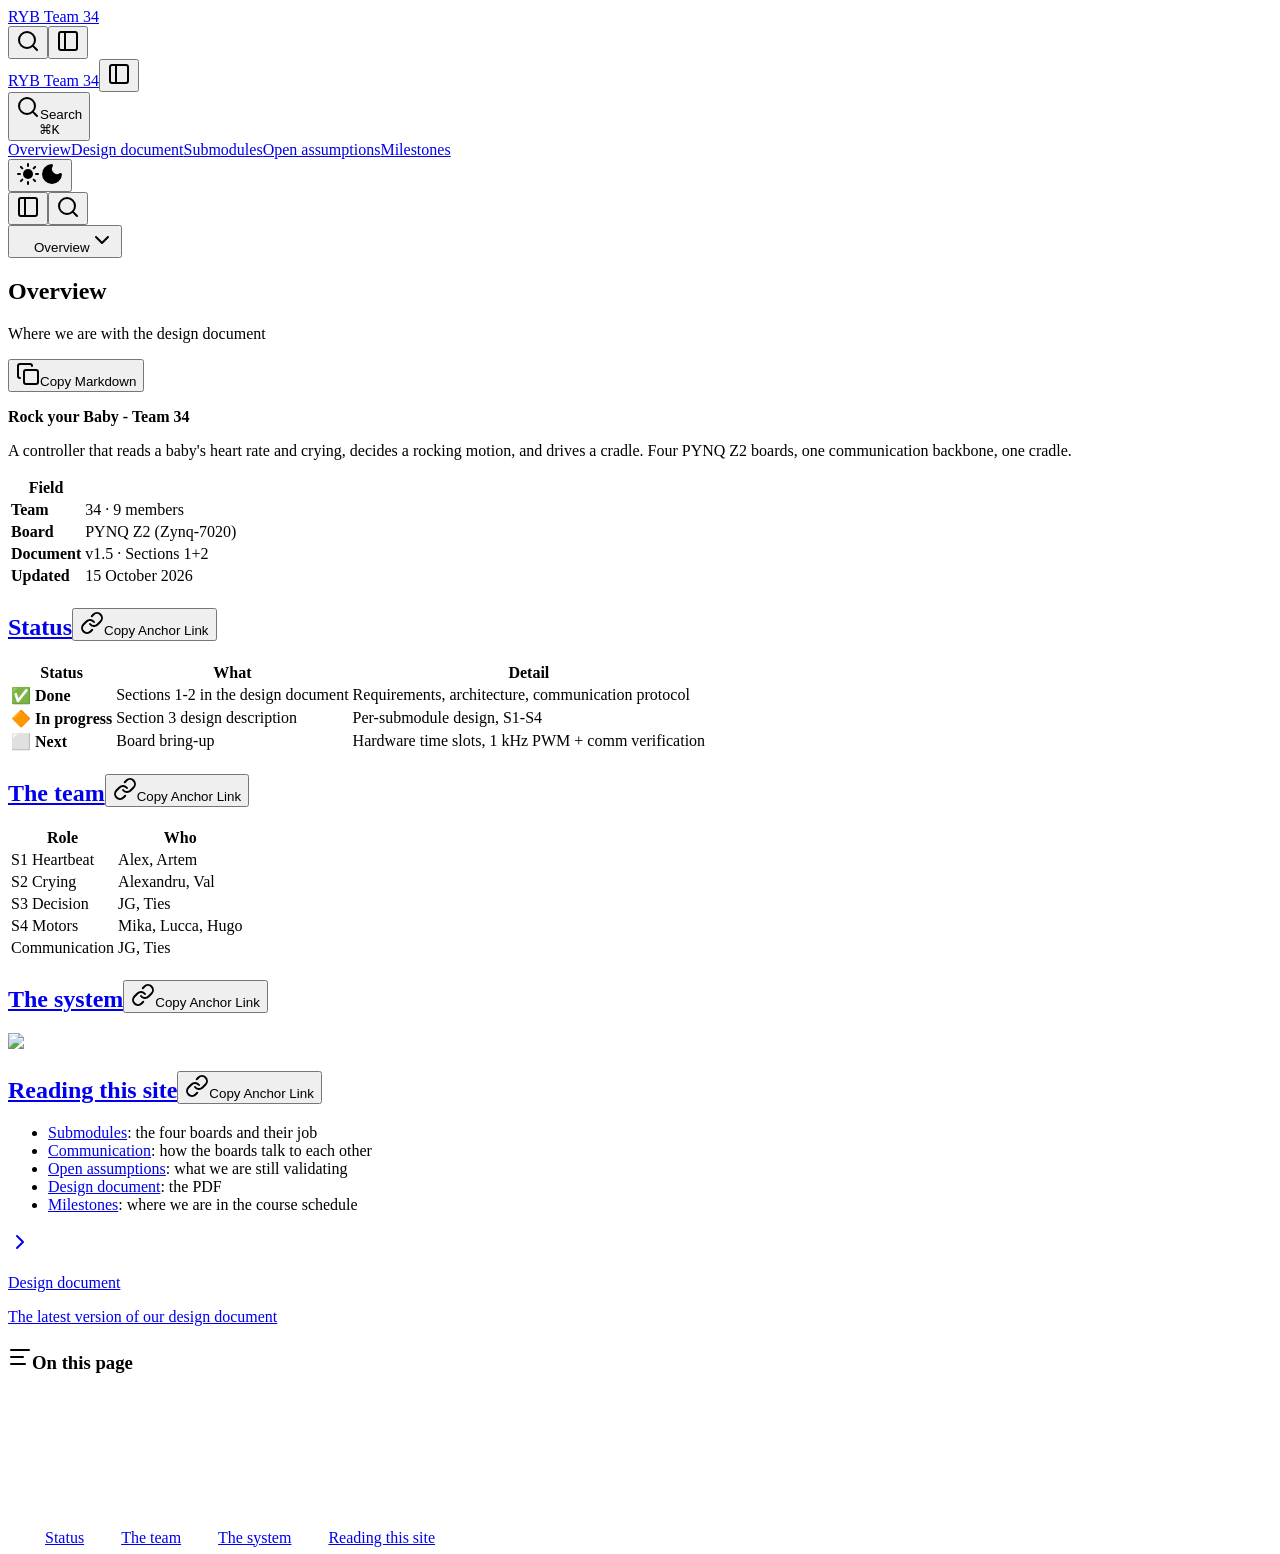
==== commit 52c5c609: "Deploy v1.5 with fixed PDF embed" ====
--- a/index.html
+++ b/index.html
@@ -2,7 +2,7 @@
 &quot;sidebar sidebar toc-popover toc toc&quot;
 &quot;sidebar sidebar main toc toc&quot; 1fr / minmax(min-content, 1fr) var(--fd-sidebar-col) minmax(0, calc(var(--fd-layout-width,97rem) - var(--fd-sidebar-width) - var(--fd-toc-width))) var(--fd-toc-width) minmax(min-content, 1fr);--fd-docs-row-1:var(--fd-banner-height, 0px);--fd-docs-row-2:calc(var(--fd-docs-row-1) + var(--fd-header-height));--fd-docs-row-3:calc(var(--fd-docs-row-2) + var(--fd-toc-popover-height));--fd-sidebar-col:var(--fd-sidebar-width)" class="grid overflow-x-clip min-h-(--fd-docs-height) [--fd-docs-height:100dvh] [--fd-header-height:0px] [--fd-toc-popover-height:0px] [--fd-sidebar-width:0px] [--fd-toc-width:0px] data-[column-changed=true]:transition-[grid-template-columns]"><header id="nd-subnav" data-transparent="false" class="[grid-area:header] sticky top-(--fd-docs-row-1) z-30 flex items-center ps-4 pe-2.5 border-b transition-colors backdrop-blur-sm h-(--fd-header-height) md:hidden max-md:layout:[--fd-header-height:--spacing(14)] data-[transparent=false]:bg-fd-background/80"><a class="inline-flex items-center gap-2.5 font-semibold" href="/ryb34-progress">RYB Team 34</a><div class="flex-1"></div><button type="button" tabindex="0" data-base-ui-click-trigger="" id="base-ui-_R_1j5ulb_" aria-haspopup="dialog" aria-expanded="false" data-search="" aria-label="Open Search" class="inline-flex items-center justify-center rounded-md text-sm font-medium transition-colors duration-100 disabled:pointer-events-none disabled:opacity-50 focus-visible:outline-none focus-visible:ring-2 focus-visible:ring-fd-ring hover:bg-fd-accent hover:text-fd-accent-foreground [&amp;_svg]:size-4.5 p-2"><svg xmlns="http://www.w3.org/2000/svg" width="24" height="24" viewBox="0 0 24 24" fill="none" stroke="currentColor" stroke-width="2" stroke-linecap="round" stroke-linejoin="round" class="lucide lucide-search" aria-hidden="true"><path d="m21 21-4.34-4.34"></path><circle cx="11" cy="11" r="8"></circle></svg></button><button type="button" aria-label="Open Sidebar" aria-expanded="false" aria-controls="nd-sidebar-mobile" class="inline-flex items-center justify-center rounded-md text-sm font-medium transition-colors duration-100 disabled:pointer-events-none disabled:opacity-50 focus-visible:outline-none focus-visible:ring-2 focus-visible:ring-fd-ring hover:bg-fd-accent hover:text-fd-accent-foreground [&amp;_svg]:size-4.5 p-2"><svg xmlns="http://www.w3.org/2000/svg" width="24" height="24" viewBox="0 0 24 24" fill="none" stroke="currentColor" stroke-width="2" stroke-linecap="round" stroke-linejoin="round" class="lucide lucide-panel-left lucide-sidebar" aria-hidden="true"><rect width="18" height="18" x="3" y="3" rx="2"></rect><path d="M9 3v18"></path></svg></button></header><div data-sidebar-placeholder="" class="sticky top-(--fd-docs-row-1) z-20 [grid-area:sidebar] pointer-events-none *:pointer-events-auto h-[calc(var(--fd-docs-height)-var(--fd-docs-row-1))] md:layout:[--fd-sidebar-width:268px] max-md:hidden"><aside id="nd-sidebar" data-collapsed="false" data-hovered="false" class="absolute flex flex-col w-full inset-s-0 inset-y-0 items-end bg-fd-card text-sm border-e duration-250 *:w-(--fd-sidebar-width)"><div class="flex flex-col gap-3 p-4 pb-2"><div class="flex"><a class="inline-flex text-[0.9375rem] items-center gap-2.5 font-medium me-auto" href="/ryb34-progress">RYB Team 34</a><button type="button" aria-label="Collapse Sidebar" aria-controls="nd-sidebar" aria-expanded="true" data-collapsed="false" class="inline-flex items-center justify-center rounded-md text-sm font-medium transition-colors duration-100 disabled:pointer-events-none disabled:opacity-50 focus-visible:outline-none focus-visible:ring-2 focus-visible:ring-fd-ring hover:bg-fd-accent hover:text-fd-accent-foreground p-1.5 [&amp;_svg]:size-4.5 mb-auto text-fd-muted-foreground"><svg xmlns="http://www.w3.org/2000/svg" width="24" height="24" viewBox="0 0 24 24" fill="none" stroke="currentColor" stroke-width="2" stroke-linecap="round" stroke-linejoin="round" class="lucide lucide-panel-left lucide-sidebar" aria-hidden="true"><rect width="18" height="18" x="3" y="3" rx="2"></rect><path d="M9 3v18"></path></svg></button></div><button type="button" tabindex="0" data-base-ui-click-trigger="" id="base-ui-_R_9il5ulb_" aria-haspopup="dialog" aria-expanded="false" data-search-full="" class="inline-flex items-center gap-2 rounded-lg border bg-fd-secondary/50 p-1.5 ps-2 text-sm text-fd-muted-foreground transition-colors hover:bg-fd-accent hover:text-fd-accent-foreground"><svg xmlns="http://www.w3.org/2000/svg" width="24" height="24" viewBox="0 0 24 24" fill="none" stroke="currentColor" stroke-width="2" stroke-linecap="round" stroke-linejoin="round" class="lucide lucide-search size-4" aria-hidden="true"><path d="m21 21-4.34-4.34"></path><circle cx="11" cy="11" r="8"></circle></svg>Search<div class="ms-auto inline-flex gap-0.5"><kbd class="rounded-md border bg-fd-background px-1.5">⌘</kbd><kbd class="rounded-md border bg-fd-background px-1.5">K</kbd></div></button></div><div role="presentation" style="position:relative;--scroll-area-corner-height:0px;--scroll-area-corner-width:0px" class="min-h-0 flex-1"><div role="presentation" data-id="base-ui-_R_2il5ulb_-viewport" tabindex="-1" class="size-full rounded-[inherit] p-4 overscroll-contain mask-[linear-gradient(to_bottom,transparent,white_12px,white_calc(100%-12px),transparent)] base-ui-disable-scrollbar" style="overflow:scroll"><div class="flex flex-col gap-0.5"><a data-active="true" class="relative flex flex-row items-center gap-2 rounded-lg p-2 text-start text-fd-muted-foreground wrap-anywhere [&amp;_svg]:size-4 [&amp;_svg]:shrink-0 transition-colors hover:bg-fd-accent/50 hover:text-fd-accent-foreground/80 hover:transition-none data-[active=true]:bg-fd-primary/10 data-[active=true]:text-fd-primary data-[active=true]:hover:transition-colors" style="padding-inline-start:calc(2 * var(--spacing))" href="/ryb34-progress">Overview</a><a data-active="false" class="relative flex flex-row items-center gap-2 rounded-lg p-2 text-start text-fd-muted-foreground wrap-anywhere [&amp;_svg]:size-4 [&amp;_svg]:shrink-0 transition-colors hover:bg-fd-accent/50 hover:text-fd-accent-foreground/80 hover:transition-none data-[active=true]:bg-fd-primary/10 data-[active=true]:text-fd-primary data-[active=true]:hover:transition-colors" style="padding-inline-start:calc(2 * var(--spacing))" href="/ryb34-progress/document">Design document</a><a data-active="false" class="relative flex flex-row items-center gap-2 rounded-lg p-2 text-start text-fd-muted-foreground wrap-anywhere [&amp;_svg]:size-4 [&amp;_svg]:shrink-0 transition-colors hover:bg-fd-accent/50 hover:text-fd-accent-foreground/80 hover:transition-none data-[active=true]:bg-fd-primary/10 data-[active=true]:text-fd-primary data-[active=true]:hover:transition-colors" style="padding-inline-start:calc(2 * var(--spacing))" href="/ryb34-progress/submodules">Submodules</a><a data-active="false" class="relative flex flex-row items-center gap-2 rounded-lg p-2 text-start text-fd-muted-foreground wrap-anywhere [&amp;_svg]:size-4 [&amp;_svg]:shrink-0 transition-colors hover:bg-fd-accent/50 hover:text-fd-accent-foreground/80 hover:transition-none data-[active=true]:bg-fd-primary/10 data-[active=true]:text-fd-primary data-[active=true]:hover:transition-colors" style="padding-inline-start:calc(2 * var(--spacing))" href="/ryb34-progress/assumptions">Open assumptions</a><a data-active="false" class="relative flex flex-row items-center gap-2 rounded-lg p-2 text-start text-fd-muted-foreground wrap-anywhere [&amp;_svg]:size-4 [&amp;_svg]:shrink-0 transition-colors hover:bg-fd-accent/50 hover:text-fd-accent-foreground/80 hover:transition-none data-[active=true]:bg-fd-primary/10 data-[active=true]:text-fd-primary data-[active=true]:hover:transition-colors" style="padding-inline-start:calc(2 * var(--spacing))" href="/ryb34-progress/timeline">Milestones</a></div></div></div><div class="flex flex-col p-4 pt-2"><div class="flex text-fd-muted-foreground items-center border bg-fd-secondary/50 p-0.5 pe-0 rounded-lg empty:hidden"><button class="inline-flex items-center border p-1 overflow-hidden px-1 py-0 border-y-0 border-e-0 rounded-none ms-auto *:rounded-md" aria-label="Toggle Theme" data-theme-toggle=""><svg xmlns="http://www.w3.org/2000/svg" width="24" height="24" viewBox="0 0 24 24" fill="currentColor" stroke="currentColor" stroke-width="2" stroke-linecap="round" stroke-linejoin="round" class="lucide lucide-sun size-6.5 p-1.5 text-fd-muted-foreground" aria-hidden="true"><circle cx="12" cy="12" r="4"></circle><path d="M12 2v2"></path><path d="M12 20v2"></path><path d="m4.93 4.93 1.41 1.41"></path><path d="m17.66 17.66 1.41 1.41"></path><path d="M2 12h2"></path><path d="M20 12h2"></path><path d="m6.34 17.66-1.41 1.41"></path><path d="m19.07 4.93-1.41 1.41"></path></svg><svg xmlns="http://www.w3.org/2000/svg" width="24" height="24" viewBox="0 0 24 24" fill="currentColor" stroke="currentColor" stroke-width="2" stroke-linecap="round" stroke-linejoin="round" class="lucide lucide-moon size-6.5 p-1.5 text-fd-muted-foreground" aria-hidden="true"><path d="M20.985 12.486a9 9 0 1 1-9.473-9.472c.405-.022.617.46.402.803a6 6 0 0 0 8.268 8.268c.344-.215.825-.004.803.401"></path></svg></button></div></div></aside></div><div data-sidebar-panel="" class="fixed flex top-[calc(--spacing(4)+var(--fd-docs-row-3))] inset-s-4 shadow-lg transition-opacity rounded-xl p-0.5 border bg-fd-muted text-fd-muted-foreground z-10 pointer-events-none opacity-0" inert=""><button type="button" aria-label="Collapse Sidebar" aria-controls="nd-sidebar" aria-expanded="true" data-collapsed="false" class="inline-flex items-center justify-center text-sm font-medium transition-colors duration-100 disabled:pointer-events-none disabled:opacity-50 focus-visible:outline-none focus-visible:ring-2 focus-visible:ring-fd-ring hover:bg-fd-accent hover:text-fd-accent-foreground p-1.5 [&amp;_svg]:size-4.5 rounded-lg"><svg xmlns="http://www.w3.org/2000/svg" width="24" height="24" viewBox="0 0 24 24" fill="none" stroke="currentColor" stroke-width="2" stroke-linecap="round" stroke-linejoin="round" class="lucide lucide-panel-left lucide-sidebar" aria-hidden="true"><rect width="18" height="18" x="3" y="3" rx="2"></rect><path d="M9 3v18"></path></svg></button><button type="button" tabindex="0" data-base-ui-click-trigger="" id="base-ui-_R_kl5ulb_" aria-haspopup="dialog" aria-expanded="false" data-search="" aria-label="Open Search" class="inline-flex items-center justify-center text-sm font-medium transition-colors duration-100 disabled:pointer-events-none disabled:opacity-50 focus-visible:outline-none focus-visible:ring-2 focus-visible:ring-fd-ring hover:bg-fd-accent hover:text-fd-accent-foreground p-1.5 [&amp;_svg]:size-4.5 rounded-lg"><svg xmlns="http://www.w3.org/2000/svg" width="24" height="24" viewBox="0 0 24 24" fill="none" stroke="currentColor" stroke-width="2" stroke-linecap="round" stroke-linejoin="round" class="lucide lucide-search" aria-hidden="true"><path d="m21 21-4.34-4.34"></path><circle cx="11" cy="11" r="8"></circle></svg></button></div><div data-closed="" data-toc-popover="" class="sticky top-(--fd-docs-row-2) z-10 [grid-area:toc-popover] h-(--fd-toc-popover-height) xl:hidden max-xl:layout:[--fd-toc-popover-height:--spacing(10)]"><header class="border-b backdrop-blur-sm transition-colors bg-fd-background/80"><button type="button" tabindex="0" aria-disabled="false" aria-expanded="false" data-toc-popover-trigger="" class="flex w-full h-10 items-center text-sm text-fd-muted-foreground gap-2.5 px-4 py-2.5 text-start focus-visible:outline-none [&amp;_svg]:size-4 md:px-6"><svg role="progressbar" viewBox="0 0 18 18" aria-valuenow="0" aria-valuemin="0" aria-valuemax="1" style="width:18px;height:18px" class="shrink-0"><circle cx="9" cy="9" r="7.5" fill="none" stroke-width="1.5" class="stroke-current/25"></circle><circle cx="9" cy="9" r="7.5" fill="none" stroke-width="1.5" stroke="currentColor" stroke-dasharray="47.12388980384689" stroke-dashoffset="47.12388980384689" stroke-linecap="round" transform="rotate(-90 9 9)" class="transition-all"></circle></svg><span class="grid flex-1 *:my-auto *:row-start-1 *:col-start-1"><span class="truncate transition-[opacity,translate,color]">Overview</span><span class="truncate transition-[opacity,translate] opacity-0 translate-y-full pointer-events-none"></span></span><svg xmlns="http://www.w3.org/2000/svg" width="24" height="24" viewBox="0 0 24 24" fill="none" stroke="currentColor" stroke-width="2" stroke-linecap="round" stroke-linejoin="round" class="lucide lucide-chevron-down shrink-0 transition-transform mx-0.5" aria-hidden="true"><path d="m6 9 6 6 6-6"></path></svg></button></header></div><main class="grid [grid-area:main] justify-items-center" data-layout-main=""><article id="nd-page" data-layout-content="" data-full="false" class="flex flex-col min-w-0 w-full max-w-[900px] px-4 py-6 gap-4 md:px-6 md:pt-8 xl:px-8 xl:pt-14 md:in-data-[sidebar-collapsed=true]:pt-16 xl:in-data-[sidebar-collapsed=true]:pt-14"><h1 class="text-[1.75em] font-semibold">Overview</h1><p class="text-lg text-fd-muted-foreground mb-0">Where we are with the design document</p><div class="flex flex-row gap-2 items-center border-b pb-6"><button aria-live="polite" class="inline-flex items-center justify-center rounded-md p-2 font-medium transition-colors duration-100 disabled:pointer-events-none disabled:opacity-50 focus-visible:outline-none focus-visible:ring-2 focus-visible:ring-fd-ring border bg-fd-secondary text-fd-secondary-foreground hover:bg-fd-accent hover:text-fd-accent-foreground px-2 py-1.5 text-xs gap-2 [&amp;_svg]:size-3.5 [&amp;_svg]:text-fd-muted-foreground"><svg xmlns="http://www.w3.org/2000/svg" width="24" height="24" viewBox="0 0 24 24" fill="none" stroke="currentColor" stroke-width="2" stroke-linecap="round" stroke-linejoin="round" class="lucide lucide-copy" aria-hidden="true"><rect width="14" height="14" x="8" y="8" rx="2" ry="2"></rect><path d="M4 16c-1.1 0-2-.9-2-2V4c0-1.1.9-2 2-2h10c1.1 0 2 .9 2 2"></path></svg>Copy Markdown</button></div><div class="prose flex-1"><p><strong>Rock your Baby - Team 34</strong></p>
 <p>A controller that reads a baby&#x27;s heart rate and crying, decides a rocking motion, and drives a cradle. Four PYNQ Z2 boards, one communication backbone, one cradle.</p>
-<div class="relative overflow-auto prose-no-margin my-6"><table><thead><tr><th>Field</th><th></th></tr></thead><tbody><tr><td><strong>Team</strong></td><td>34 · 9 members</td></tr><tr><td><strong>Board</strong></td><td>PYNQ Z2 (Zynq-7020)</td></tr><tr><td><strong>Document</strong></td><td>v1.4 · Sections 1+2</td></tr><tr><td><strong>Updated</strong></td><td>12 October 2026</td></tr></tbody></table></div>
+<div class="relative overflow-auto prose-no-margin my-6"><table><thead><tr><th>Field</th><th></th></tr></thead><tbody><tr><td><strong>Team</strong></td><td>34 · 9 members</td></tr><tr><td><strong>Board</strong></td><td>PYNQ Z2 (Zynq-7020)</td></tr><tr><td><strong>Document</strong></td><td>v1.5 · Sections 1+2</td></tr><tr><td><strong>Updated</strong></td><td>15 October 2026</td></tr></tbody></table></div>
 <h2 id="status" class="group/heading flex scroll-m-28 flex-row items-center gap-1"><a data-card="" href="#status">Status</a><button aria-live="polite" class="inline-flex items-center justify-center rounded-md text-sm font-medium duration-100 disabled:pointer-events-none disabled:opacity-50 focus-visible:outline-none focus-visible:ring-2 focus-visible:ring-fd-ring hover:bg-fd-accent hover:text-fd-accent-foreground p-1 [&amp;_svg]:size-4 not-prose shrink-0 text-fd-muted-foreground opacity-0 transition-opacity group-hover/heading:opacity-100"><svg xmlns="http://www.w3.org/2000/svg" width="24" height="24" viewBox="0 0 24 24" fill="none" stroke="currentColor" stroke-width="2" stroke-linecap="round" stroke-linejoin="round" class="lucide lucide-link" aria-hidden="true"><path d="M10 13a5 5 0 0 0 7.54.54l3-3a5 5 0 0 0-7.07-7.07l-1.72 1.71"></path><path d="M14 11a5 5 0 0 0-7.54-.54l-3 3a5 5 0 0 0 7.07 7.07l1.71-1.71"></path></svg><span class="sr-only">Copy Anchor Link</span></button></h2>
 <div class="relative overflow-auto prose-no-margin my-6"><table><thead><tr><th>Status</th><th>What</th><th>Detail</th></tr></thead><tbody><tr><td>✅ <strong>Done</strong></td><td>Sections 1-2 in the design document</td><td>Requirements, architecture, communication protocol</td></tr><tr><td>🔶 <strong>In progress</strong></td><td>Section 3 design description</td><td>Per-submodule design, S1-S4</td></tr><tr><td>⬜ <strong>Next</strong></td><td>Board bring-up</td><td>Hardware time slots, 1 kHz PWM + comm verification</td></tr></tbody></table></div>
 <h2 id="the-team" class="group/heading flex scroll-m-28 flex-row items-center gap-1"><a data-card="" href="#the-team">The team</a><button aria-live="polite" class="inline-flex items-center justify-center rounded-md text-sm font-medium duration-100 disabled:pointer-events-none disabled:opacity-50 focus-visible:outline-none focus-visible:ring-2 focus-visible:ring-fd-ring hover:bg-fd-accent hover:text-fd-accent-foreground p-1 [&amp;_svg]:size-4 not-prose shrink-0 text-fd-muted-foreground opacity-0 transition-opacity group-hover/heading:opacity-100"><svg xmlns="http://www.w3.org/2000/svg" width="24" height="24" viewBox="0 0 24 24" fill="none" stroke="currentColor" stroke-width="2" stroke-linecap="round" stroke-linejoin="round" class="lucide lucide-link" aria-hidden="true"><path d="M10 13a5 5 0 0 0 7.54.54l3-3a5 5 0 0 0-7.07-7.07l-1.72 1.71"></path><path d="M14 11a5 5 0 0 0-7.54-.54l-3 3a5 5 0 0 0 7.07 7.07l1.71-1.71"></path></svg><span class="sr-only">Copy Anchor Link</span></button></h2>
@@ -16,4 +16,4 @@
 <li><a href="/ryb34-progress/assumptions">Open assumptions</a>: what we are still validating</li>
 <li><a href="/ryb34-progress/document">Design document</a>: the PDF</li>
 <li><a href="/ryb34-progress/timeline">Milestones</a>: where we are in the course schedule</li>
-</ul></div><div class="@container grid gap-4 grid-cols-1"><a class="flex flex-col gap-2 rounded-lg border p-4 text-sm transition-colors hover:bg-fd-accent/80 hover:text-fd-accent-foreground @max-lg:col-span-full text-end" href="/ryb34-progress/document"><div class="inline-flex items-center gap-1.5 font-medium flex-row-reverse"><svg xmlns="http://www.w3.org/2000/svg" width="24" height="24" viewBox="0 0 24 24" fill="none" stroke="currentColor" stroke-width="2" stroke-linecap="round" stroke-linejoin="round" class="lucide lucide-chevron-right -mx-1 size-4 shrink-0 rtl:rotate-180" aria-hidden="true"><path d="m9 18 6-6-6-6"></path></svg><p>Design document</p></div><p class="text-fd-muted-foreground">The latest version of our design document</p></a></div></article></main><div id="nd-toc" class="sticky top-(--fd-docs-row-1) h-[calc(var(--fd-docs-height)-var(--fd-docs-row-1))] flex flex-col [grid-area:toc] w-(--fd-toc-width) pt-12 pe-4 pb-2 xl:layout:[--fd-toc-width:268px] max-xl:hidden"><h3 id="toc-title" class="inline-flex items-center gap-1.5 text-sm text-fd-muted-foreground"><svg xmlns="http://www.w3.org/2000/svg" width="24" height="24" viewBox="0 0 24 24" fill="none" stroke="currentColor" stroke-width="2" stroke-linecap="round" stroke-linejoin="round" class="lucide lucide-text-align-start lucide-text lucide-align-left size-4" aria-hidden="true"><path d="M21 5H3"></path><path d="M15 12H3"></path><path d="M17 19H3"></path></svg>On this page</h3><div class="relative min-h-0 text-sm overflow-x-clip overflow-y-auto overscroll-contain [scrollbar-width:none] mask-[linear-gradient(to_bottom,transparent,white_16px,white_calc(100%-16px),transparent)] py-3 ms-px"><div class="relative flex flex-col"><a data-active="false" href="#status" class="prose relative py-1.5 text-sm scroll-m-4 text-fd-muted-foreground hover:text-fd-accent-foreground transition-colors wrap-anywhere data-[active=true]:text-fd-primary pt-0" style="padding-inline-start:20px"><svg xmlns="http://www.w3.org/2000/svg" class="absolute -top-1.5 inset-s-0 bottom-0 h-[calc(100%+--spacing(1.5))] -z-1 rtl:-scale-x-100" style="width:17px"><line x1="8.5" y1="6" x2="8.5" y2="100%" stroke-width="1" class="stroke-fd-foreground/10"></line></svg>Status</a><a data-active="false" href="#the-team" class="prose relative py-1.5 text-sm scroll-m-4 text-fd-muted-foreground hover:text-fd-accent-foreground transition-colors wrap-anywhere data-[active=true]:text-fd-primary" style="padding-inline-start:20px"><svg xmlns="http://www.w3.org/2000/svg" class="absolute -top-1.5 inset-s-0 bottom-0 h-[calc(100%+--spacing(1.5))] -z-1 rtl:-scale-x-100" style="width:17px"><line x1="8.5" y1="6" x2="8.5" y2="100%" stroke-width="1" class="stroke-fd-foreground/10"></line></svg>The team</a><a data-active="false" href="#the-system" class="prose relative py-1.5 text-sm scroll-m-4 text-fd-muted-foreground hover:text-fd-accent-foreground transition-colors wrap-anywhere data-[active=true]:text-fd-primary" style="padding-inline-start:20px"><svg xmlns="http://www.w3.org/2000/svg" class="absolute -top-1.5 inset-s-0 bottom-0 h-[calc(100%+--spacing(1.5))] -z-1 rtl:-scale-x-100" style="width:17px"><line x1="8.5" y1="6" x2="8.5" y2="100%" stroke-width="1" class="stroke-fd-foreground/10"></line></svg>The system</a><a data-active="false" href="#reading-this-site" class="prose relative py-1.5 text-sm scroll-m-4 text-fd-muted-foreground hover:text-fd-accent-foreground transition-colors wrap-anywhere data-[active=true]:text-fd-primary pb-0" style="padding-inline-start:20px"><svg xmlns="http://www.w3.org/2000/svg" class="absolute -top-1.5 inset-s-0 bottom-0 h-[calc(100%+--spacing(1.5))] -z-1 rtl:-scale-x-100" style="width:17px"><line x1="8.5" y1="6" x2="8.5" y2="100%" stroke-width="1" class="stroke-fd-foreground/10"></line></svg>Reading this site</a></div></div></div><!--$--><!--/$--></div><script src="/ryb34-progress/_next/static/chunks/3_lak9i8q0t69.js" id="_R_" async=""></script><script>(self.__next_f=self.__next_f||[]).push([0])</script><script>self.__next_f.push([1,"1:\"$Sreact.fragment\"\n2:I[98117,[\"/ryb34-progress/_next/static/chunks/3k3r-7bigtzvx.js\",\"/ryb34-progress/_next/static/chunks/3x85er97quil9.js\",\"/ryb34-progress/_next/static/chunks/1juog_ne0ovp9.js\",\"/ryb34-progress/_next/static/chunks/26w8j74kzgzta.js\",\"/ryb34-progress/_next/static/chunks/1zvtptei-3gqh.js\",\"/ryb34-progress/_next/static/chunks/27lml8c5t20-i.js\"],\"Provider\"]\n3:I[39756,[\"/ryb34-progress/_next/static/chunks/3k3r-7bigtzvx.js\",\"/ryb34-progress/_next/static/chunks/3x85er97quil9.js\",\"/ryb34-progress/_next/static/chunks/1juog_ne0ovp9.js\",\"/ryb34-progress/_next/static/chunks/26w8j74kzgzta.js\",\"/ryb34-progress/_next/static/chunks/1zvtptei-3gqh.js\",\"/ryb34-progress/_next/static/chunks/27lml8c5t20-i.js\"],\"default\"]\n4:I[37457,[\"/ryb34-progress/_next/static/chunks/3k3r-7bigtzvx.js\",\"/ryb34-progress/_next/static/chunks/3x85er97quil9.js\",\"/ryb34-progress/_next/static/chunks/1juog_ne0ovp9.js\",\"/ryb34-progress/_next/static/chunks/26w8j74kzgzta.js\",\"/ryb34-progress/_next/static/chunks/1zvtptei-3gqh.js\",\"/ryb34-progress/_next/static/chunks/27lml8c5t20-i.js\"],\"default\"]\n5:I[63199,[\"/ryb34-progress/_next/static/chunks/3k3r-7bigtzvx.js\",\"/ryb34-progress/_next/static/chunks/3x85er97quil9.js\",\"/ryb34-progress/_next/static/chunks/1juog_ne0ovp9.js\",\"/ryb34-progress/_next/static/chunks/26w8j74kzgzta.js\",\"/ryb34-progress/_next/static/chunks/1zvtptei-3gqh.js\",\"/ryb34-progress/_next/static/chunks/27lml8c5t20-i.js\",\"/ryb34-progress/_next/static/chunks/2t8den2tmdrwe.js\"],\"LayoutBody\"]\nc:I[68027,[\"/ryb34-progress/_next/static/chunks/3k3r-7bigtzvx.js\",\"/ryb34-progress/_next/static/chunks/3x85er97quil9.js\",\"/ryb34-progress/_next/static/chunks/1juog_ne0ovp9.js\",\"/ryb34-progress/_next/static/chunks/26w8j74kzgzta.js\",\"/ryb34-progress/_next/static/chunks/1zvtptei-3gqh.js\",\"/ryb34-progress/_next/static/chunks/27lml8c5t20-i.js\"],\"default\",1]\n:HL[\"/ryb34-progress/_next/static/chunks/0thnnrlp0ecmn.css\",\"style\"]\n:HL[\"/ryb34-progress/_next/static/media/83afe278b6a6bb3c-s.p.2bn3s6zvc0dyp.woff2\",\"font\",{\"crossOrigin\":\"\",\"type\":\"font/woff2\"}]\na:X\n"])</script><script>self.__next_f.push([1,"0:{\"P\":null,\"c\":[\"\",\"\"],\"q\":\"\",\"i\":false,\"f\":[[[\"\",{\"children\":[\"(docs)\",{\"children\":[[\"slug\",\"\",\"oc\",[\"api\",\"llms-full.txt\",\"llms.mdx\",\"llms.txt\"]],{\"children\":[\"__PAGE__\",{},\"$undefined\",\"$undefined\",4608]},\"$undefined\",\"$undefined\",4608]},\"$undefined\",\"$undefined\",4608]},\"$undefined\",\"$undefined\",4624],[[\"$\",\"$1\",\"c\",{\"children\":[[[\"$\",\"link\",\"0\",{\"rel\":\"stylesheet\",\"href\":\"/ryb34-progress/_next/static/chunks/0thnnrlp0ecmn.css\",\"precedence\":\"next\",\"crossOrigin\":\"$undefined\",\"nonce\":\"$undefined\"}],[\"$\",\"script\",\"script-0\",{\"src\":\"/ryb34-progress/_next/static/chunks/3k3r-7bigtzvx.js\",\"async\":true,\"nonce\":\"$undefined\"}],[\"$\",\"script\",\"script-1\",{\"src\":\"/ryb34-progress/_next/static/chunks/3x85er97quil9.js\",\"async\":true,\"nonce\":\"$undefined\"}],[\"$\",\"script\",\"script-2\",{\"src\":\"/ryb34-progress/_next/static/chunks/1juog_ne0ovp9.js\",\"async\":true,\"nonce\":\"$undefined\"}],[\"$\",\"script\",\"script-3\",{\"src\":\"/ryb34-progress/_next/static/chunks/26w8j74kzgzta.js\",\"async\":true,\"nonce\":\"$undefined\"}],[\"$\",\"script\",\"script-4\",{\"src\":\"/ryb34-progress/_next/static/chunks/1zvtptei-3gqh.js\",\"async\":true,\"nonce\":\"$undefined\"}],[\"$\",\"script\",\"script-5\",{\"src\":\"/ryb34-progress/_next/static/chunks/27lml8c5t20-i.js\",\"async\":true,\"nonce\":\"$undefined\"}]],[\"$\",\"html\",null,{\"lang\":\"en\",\"className\":\"inter_5972bc34-module__OU16Qa__className\",\"suppressHydrationWarning\":true,\"children\":[\"$\",\"body\",null,{\"className\":\"flex flex-col min-h-screen\",\"children\":[\"$\",\"$L2\",null,{\"children\":[\"$\",\"$L3\",null,{\"parallelRouterKey\":\"children\",\"error\":\"$undefined\",\"errorStyles\":\"$undefined\",\"errorScripts\":\"$undefined\",\"template\":[\"$\",\"$L4\",null,{}],\"templateStyles\":\"$undefined\",\"templateScripts\":\"$undefined\",\"notFound\":[[[\"$\",\"title\",null,{\"children\":\"404: This page could not be found.\"}],[\"$\",\"div\",null,{\"style\":{\"fontFamily\":\"system-ui,\\\"Segoe UI\\\",Roboto,Helvetica,Arial,sans-serif,\\\"Apple Color Emoji\\\",\\\"Segoe UI Emoji\\\"\",\"height\":\"100vh\",\"textAlign\":\"center\",\"display\":\"flex\",\"flexDirection\":\"column\",\"alignItems\":\"center\",\"justifyContent\":\"center\"},\"children\":[\"$\",\"div\",null,{\"children\":[[\"$\",\"style\",null,{\"dangerouslySetInnerHTML\":{\"__html\":\"body{color:#000;background:#fff;margin:0}.next-error-h1{border-right:1px solid rgba(0,0,0,.3)}@media (prefers-color-scheme:dark){body{color:#fff;background:#000}.next-error-h1{border-right:1px solid rgba(255,255,255,.3)}}\"}}],[\"$\",\"h1\",null,{\"className\":\"next-error-h1\",\"style\":{\"display\":\"inline-block\",\"margin\":\"0 20px 0 0\",\"padding\":\"0 23px 0 0\",\"fontSize\":24,\"fontWeight\":500,\"verticalAlign\":\"top\",\"lineHeight\":\"49px\"},\"children\":404}],[\"$\",\"div\",null,{\"style\":{\"display\":\"inline-block\"},\"children\":[\"$\",\"h2\",null,{\"style\":{\"fontSize\":14,\"fontWeight\":400,\"lineHeight\":\"49px\",\"margin\":0},\"children\":\"This page could not be found.\"}]}]]}]}]],[]],\"forbidden\":\"$undefined\",\"unauthorized\":\"$undefined\"}]}]}]}]]}],{\"children\":[[\"$\",\"$1\",\"c\",{\"children\":[[[\"$\",\"script\",\"script-0\",{\"src\":\"/ryb34-progress/_next/static/chunks/2t8den2tmdrwe.js\",\"async\":true,\"nonce\":\"$undefined\"}]],[\"$\",\"$L5\",null,{\"tree\":{\"type\":\"root\",\"$ref\":{\"folder\":\"\",\"meta\":\"meta.json\"},\"$id\":\"root\",\"name\":\"Rock Your Baby, Team 34\",\"description\":\"$undefined\",\"children\":[{\"$id\":\"index.mdx\",\"type\":\"page\",\"name\":\"Overview\",\"description\":\"Where we are with the design document\",\"icon\":\"$undefined\",\"url\":\"/\",\"$ref\":\"index.mdx\"},{\"$id\":\"document.mdx\",\"type\":\"page\",\"name\":\"Design document\",\"description\":\"The latest version of our design document\",\"icon\":\"$undefined\",\"url\":\"/document\",\"$ref\":\"document.mdx\"},{\"$id\":\"submodules.mdx\",\"type\":\"page\",\"name\":\"Submodules\",\"description\":\"The four PYNQ Z2 boards and what each one does\",\"icon\":\"$undefined\",\"url\":\"/submodules\",\"$ref\":\"submodules.mdx\"},{\"$id\":\"assumptions.mdx\",\"type\":\"page\",\"name\":\"Open assumptions\",\"description\":\"The open points in the design, and when we close each one\",\"icon\":\"$undefined\",\"url\":\"/assumptions\",\"$ref\":\"assumptions.mdx\"},{\"$id\":\"timeline.mdx\",\"type\":\"page\",\"name\":\"Milestones\",\"description\":\"The course schedule, where we stand, and the version log of the document\",\"icon\":\"$undefined\",\"url\":\"/timeline\",\"$ref\":\"timeline.mdx\"}],\"fallback\":{\"type\":\"root\",\"$ref\":{\"folder\":\"\",\"meta\":\"$undefined\"},\"$id\":\"fallback:root\",\"name\":\"Docs\",\"description\":\"$undefined\",\"children\":[{\"$id\":\"fallback:communication.mdx\",\"type\":\"page\",\"name\":\"Communication\",\"description\":\"How the four boards talk to each other\",\"icon\":\"$undefined\",\"url\":\"/communication\",\"$ref\":\"communication.mdx\"}]}},\"tabs\":[],\"tabMode\":\"$undefined\",\"sidebar\":{},\"nav\":{\"title\":\"RYB Team 34\"},\"children\":[\"$\",\"$L3\",null,{\"parallelRouterKey\":\"children\",\"error\":\"$undefined\",\"errorStyles\":\"$undefined\",\"errorScripts\":\"$undefined\",\"template\":[\"$\",\"$L4\",null,{}],\"templateStyles\":\"$undefined\",\"templateScripts\":\"$undefined\",\"notFound\":[[[\"$\",\"title\",null,{\"children\":\"404: This page could not be found.\"}],[\"$\",\"div\",null,{\"style\":\"$0:f:0:1:0:props:children:1:props:children:props:children:props:children:props:notFound:0:1:props:style\",\"children\":[\"$\",\"div\",null,{\"children\":[[\"$\",\"style\",null,{\"dangerouslySetInnerHTML\":{\"__html\":\"body{color:#000;background:#fff;margin:0}.next-error-h1{border-right:1px solid rgba(0,0,0,.3)}@media (prefers-color-scheme:dark){body{color:#fff;background:#000}.next-error-h1{border-right:1px solid rgba(255,255,255,.3)}}\"}}],\"$L6\",\"$L7\"]}]}]],[]],\"forbidden\":\"$undefined\",\"unauthorized\":\"$undefined\"}]}]]}],{\"children\":[\"$L8\",{\"children\":[\"$L9\",{},null,false,null]},null,false,\"$a\"]},null,false,null]},null,false,null],\"$Lb\",false]],\"m\":\"$undefined\",\"G\":[\"$c\",[\"$Ld\"]],\"S\":true,\"h\":null,\"r\":\"$undefined\",\"s\":\"$undefined\",\"a\":\"$undefined\",\"l\":\"$undefined\",\"p\":\"$undefined\",\"d\":\"$undefined\",\"b\":\"5xM2Hb3duujCHp7nMPrjm\"}\n"])</script><script>self.__next_f.push([1,"f:I[97367,[\"/ryb34-progress/_next/static/chunks/3k3r-7bigtzvx.js\",\"/ryb34-progress/_next/static/chunks/3x85er97quil9.js\",\"/ryb34-progress/_next/static/chunks/1juog_ne0ovp9.js\",\"/ryb34-progress/_next/static/chunks/26w8j74kzgzta.js\",\"/ryb34-progress/_next/static/chunks/1zvtptei-3gqh.js\",\"/ryb34-progress/_next/static/chunks/27lml8c5t20-i.js\"],\"OutletBoundary\"]\n10:\"$Sreact.suspense\"\n12:I[97367,[\"/ryb34-progress/_next/static/chunks/3k3r-7bigtzvx.js\",\"/ryb34-progress/_next/static/chunks/3x85er97quil9.js\",\"/ryb34-progress/_next/static/chunks/1juog_ne0ovp9.js\",\"/ryb34-progress/_next/static/chunks/26w8j74kzgzta.js\",\"/ryb34-progress/_next/static/chunks/1zvtptei-3gqh.js\",\"/ryb34-progress/_next/static/chunks/27lml8c5t20-i.js\"],\"ViewportBoundary\"]\n14:I[97367,[\"/ryb34-progress/_next/static/chunks/3k3r-7bigtzvx.js\",\"/ryb34-progress/_next/static/chunks/3x85er97quil9.js\",\"/ryb34-progress/_next/static/chunks/1juog_ne0ovp9.js\",\"/ryb34-progress/_next/static/chunks/26w8j74kzgzta.js\",\"/ryb34-progress/_next/static/chunks/1zvtptei-3gqh.js\",\"/ryb34-progress/_next/static/chunks/27lml8c5t20-i.js\"],\"MetadataBoundary\"]\n6:[\"$\",\"h1\",null,{\"className\":\"next-error-h1\",\"style\":\"$0:f:0:1:0:props:children:1:props:children:props:children:props:children:props:notFound:0:1:props:children:props:children:1:props:style\",\"children\":404}]\n7:[\"$\",\"div\",null,{\"style\":\"$0:f:0:1:0:props:children:1:props:children:props:children:props:children:props:notFound:0:1:props:children:props:children:2:props:style\",\"children\":[\"$\",\"h2\",null,{\"style\":\"$0:f:0:1:0:props:children:1:props:children:props:children:props:children:props:notFound:0:1:props:children:props:children:2:props:children:props:style\",\"children\":\"This page could not be found.\"}]}]\n8:[\"$\",\"$1\",\"c\",{\"children\":[null,[\"$\",\"$L3\",null,{\"parallelRouterKey\":\"children\",\"error\":\"$undefined\",\"errorStyles\":\"$undefined\",\"errorScripts\":\"$undefined\",\"template\":[\"$\",\"$L4\",null,{}],\"templateStyles\":\"$undefined\",\"templateScripts\":\"$undefined\",\"notFound\":\"$undefined\",\"forbidden\":\"$undefined\",\"unauthorized\":\"$undefined\"}]]}]\n9:[\"$\",\"$1\",\"c\",{\"children\":[\"$Le\",[[\"$\",\"script\",\"script-0\",{\"src\":\"/ryb34-progress/_next/static/chunks/3z1mksbs8xa_e.js\",\"async\":true,\"nonce\":\"$undefined\"}]],[\"$\",\"$Lf\",null,{\"children\":[\"$\",\"$10\",null,{\"name\":\"Next.MetadataOutlet\",\"children\":\"$@11\"}]}]]}]\nb:[\"$\",\"$1\",\"h\",{\"children\":[null,[\"$\",\"$L12\",null,{\"children\":\"$L13\"}],[\"$\",\"div\",null,{\"hidden\":true,\"children\":[\"$\",\"$L14\",null,{\"children\":[\"$\",\"$10\",null,{\"name\":\"Next.Metadata\",\"children\":\"$L15\"}]}]}],[\"$\",\"meta\",null,{\"name\":\"next-size-adjust\",\"content\":\"\"}]]}]\nd:[\"$\",\"link\",\"0\",{\"rel\":\"stylesheet\",\"href\":\"/ryb34-progress/_next/static/chunks/0thnnrlp0ecmn.css\",\"precedence\":\"next\",\"crossOrigin\":\"$undefined\",\"nonce\":\"$undefined\"}]\n"])</script><script>self.__next_f.push([1,"16:I[98330,[\"/ryb34-progress/_next/static/chunks/3k3r-7bigtzvx.js\",\"/ryb34-progress/_next/static/chunks/3x85er97quil9.js\",\"/ryb34-progress/_next/static/chunks/1juog_ne0ovp9.js\",\"/ryb34-progress/_next/static/chunks/26w8j74kzgzta.js\",\"/ryb34-progress/_next/static/chunks/1zvtptei-3gqh.js\",\"/ryb34-progress/_next/static/chunks/27lml8c5t20-i.js\",\"/ryb34-progress/_next/static/chunks/2t8den2tmdrwe.js\",\"/ryb34-progress/_next/static/chunks/3z1mksbs8xa_e.js\"],\"DocsPage\"]\n17:I[98330,[\"/ryb34-progress/_next/static/chunks/3k3r-7bigtzvx.js\",\"/ryb34-progress/_next/static/chunks/3x85er97quil9.js\",\"/ryb34-progress/_next/static/chunks/1juog_ne0ovp9.js\",\"/ryb34-progress/_next/static/chunks/26w8j74kzgzta.js\",\"/ryb34-progress/_next/static/chunks/1zvtptei-3gqh.js\",\"/ryb34-progress/_next/static/chunks/27lml8c5t20-i.js\",\"/ryb34-progress/_next/static/chunks/2t8den2tmdrwe.js\",\"/ryb34-progress/_next/static/chunks/3z1mksbs8xa_e.js\"],\"DocsTitle\"]\n18:I[98330,[\"/ryb34-progress/_next/static/chunks/3k3r-7bigtzvx.js\",\"/ryb34-progress/_next/static/chunks/3x85er97quil9.js\",\"/ryb34-progress/_next/static/chunks/1juog_ne0ovp9.js\",\"/ryb34-progress/_next/static/chunks/26w8j74kzgzta.js\",\"/ryb34-progress/_next/static/chunks/1zvtptei-3gqh.js\",\"/ryb34-progress/_next/static/chunks/27lml8c5t20-i.js\",\"/ryb34-progress/_next/static/chunks/2t8den2tmdrwe.js\",\"/ryb34-progress/_next/static/chunks/3z1mksbs8xa_e.js\"],\"DocsDescription\"]\n19:I[98330,[\"/ryb34-progress/_next/static/chunks/3k3r-7bigtzvx.js\",\"/ryb34-progress/_next/static/chunks/3x85er97quil9.js\",\"/ryb34-progress/_next/static/chunks/1juog_ne0ovp9.js\",\"/ryb34-progress/_next/static/chunks/26w8j74kzgzta.js\",\"/ryb34-progress/_next/static/chunks/1zvtptei-3gqh.js\",\"/ryb34-progress/_next/static/chunks/27lml8c5t20-i.js\",\"/ryb34-progress/_next/static/chunks/2t8den2tmdrwe.js\",\"/ryb34-progress/_next/static/chunks/3z1mksbs8xa_e.js\"],\"MarkdownCopyButton\"]\n1a:I[98330,[\"/ryb34-progress/_next/static/chunks/3k3r-7bigtzvx.js\",\"/ryb34-progress/_next/static/chunks/3x85er97quil9.js\",\"/ryb34-progress/_next/static/chunks/1juog_ne0ovp9.js\",\"/ryb34-progress/_next/static/chunks/26w8j74kzgzta.js\",\"/ryb34-progress/_next/static/chunks/1zvtptei-3gqh.js\",\"/ryb34-progress/_next/static/chunks/27lml8c5t20-i.js\",\"/ryb34-progress/_next/static/chunks/2t8den2tmdrwe.js\",\"/ryb34-progress/_next/static/chunks/3z1mksbs8xa_e.js\"],\"DocsBody\"]\n1b:I[94157,[\"/ryb34-progress/_next/static/chunks/3k3r-7bigtzvx.js\",\"/ryb34-progress/_next/static/chunks/3x85er97quil9.js\",\"/ryb34-progress/_next/static/chunks/1juog_ne0ovp9.js\",\"/ryb34-progress/_next/static/chunks/26w8j74kzgzta.js\",\"/ryb34-progress/_next/static/chunks/1zvtptei-3gqh.js\",\"/ryb34-progress/_next/static/chunks/27lml8c5t20-i.js\",\"/ryb34-progress/_next/static/chunks/2t8den2tmdrwe.js\",\"/ryb34-progress/_next/static/chunks/3z1mksbs8xa_e.js\"],\"Heading\"]\n1c:I[24110,[\"/ryb34-progress/_next/static/chunks/3k3r-7bigtzvx.js\",\"/ryb34-progress/_next/static/chunks/3x85er97quil9.js\",\"/ryb34-progress/_next/static/chunks/1juog_ne0ovp9.js\",\"/ryb34-progress/_next/static/chunks/26w8j74kzgzta.js\",\"/ryb34-progress/_next/static/chunks/1zvtptei-3gqh.js\",\"/ryb34-progress/_next/static/chunks/27lml8c5t20-i.js\",\"/ryb34-progress/_next/static/chunks/2t8den2tmdrwe.js\",\"/ryb34-progress/_next/static/chunks/3z1mksbs8xa_e.js\"],\"Image\"]\na:C\n"])</script><script>self.__next_f.push([1,"e:[\"$\",\"$L16\",null,{\"toc\":[{\"depth\":2,\"url\":\"#status\",\"title\":\"Status\"},{\"depth\":2,\"url\":\"#the-team\",\"title\":\"The team\"},{\"depth\":2,\"url\":\"#the-system\",\"title\":\"The system\"},{\"depth\":2,\"url\":\"#reading-this-site\",\"title\":\"Reading this site\"}],\"full\":\"$undefined\",\"children\":[[\"$\",\"$L17\",null,{\"children\":\"Overview\"}],[\"$\",\"$L18\",null,{\"className\":\"mb-0\",\"children\":\"Where we are with the design document\"}],[\"$\",\"div\",null,{\"className\":\"flex flex-row gap-2 items-center border-b pb-6\",\"children\":[\"$\",\"$L19\",null,{\"markdownUrl\":\"/llms.mdx/content.md\"}]}],[\"$\",\"$L1a\",null,{\"children\":[[\"$\",\"p\",null,{\"children\":[\"$\",\"strong\",null,{\"children\":\"Rock your Baby - Team 34\"}]}],\"\\n\",[\"$\",\"p\",null,{\"children\":\"A controller that reads a baby's heart rate and crying, decides a rocking motion, and drives a cradle. Four PYNQ Z2 boards, one communication backbone, one cradle.\"}],\"\\n\",[\"$\",\"div\",null,{\"className\":\"relative overflow-auto prose-no-margin my-6\",\"children\":[\"$\",\"table\",null,{\"children\":[[\"$\",\"thead\",null,{\"children\":[\"$\",\"tr\",null,{\"children\":[[\"$\",\"th\",null,{\"children\":\"Field\"}],[\"$\",\"th\",null,{}]]}]}],[\"$\",\"tbody\",null,{\"children\":[[\"$\",\"tr\",null,{\"children\":[[\"$\",\"td\",null,{\"children\":[\"$\",\"strong\",null,{\"children\":\"Team\"}]}],[\"$\",\"td\",null,{\"children\":\"34 · 9 members\"}]]}],[\"$\",\"tr\",null,{\"children\":[[\"$\",\"td\",null,{\"children\":[\"$\",\"strong\",null,{\"children\":\"Board\"}]}],[\"$\",\"td\",null,{\"children\":\"PYNQ Z2 (Zynq-7020)\"}]]}],[\"$\",\"tr\",null,{\"children\":[[\"$\",\"td\",null,{\"children\":[\"$\",\"strong\",null,{\"children\":\"Document\"}]}],[\"$\",\"td\",null,{\"children\":\"v1.4 · Sections 1+2\"}]]}],[\"$\",\"tr\",null,{\"children\":[[\"$\",\"td\",null,{\"children\":[\"$\",\"strong\",null,{\"children\":\"Updated\"}]}],[\"$\",\"td\",null,{\"children\":\"12 October 2026\"}]]}]]}]]}]}],\"\\n\",[\"$\",\"$L1b\",null,{\"as\":\"h2\",\"id\":\"status\",\"children\":\"Status\"}],\"\\n\",[\"$\",\"div\",null,{\"className\":\"relative overflow-auto prose-no-margin my-6\",\"children\":[\"$\",\"table\",null,{\"children\":[[\"$\",\"thead\",null,{\"children\":[\"$\",\"tr\",null,{\"children\":[[\"$\",\"th\",null,{\"children\":\"Status\"}],[\"$\",\"th\",null,{\"children\":\"What\"}],[\"$\",\"th\",null,{\"children\":\"Detail\"}]]}]}],[\"$\",\"tbody\",null,{\"children\":[[\"$\",\"tr\",null,{\"children\":[[\"$\",\"td\",null,{\"children\":[\"✅ \",[\"$\",\"strong\",null,{\"children\":\"Done\"}]]}],[\"$\",\"td\",null,{\"children\":\"Sections 1-2 in the design document\"}],[\"$\",\"td\",null,{\"children\":\"Requirements, architecture, communication protocol\"}]]}],[\"$\",\"tr\",null,{\"children\":[[\"$\",\"td\",null,{\"children\":[\"🔶 \",[\"$\",\"strong\",null,{\"children\":\"In progress\"}]]}],[\"$\",\"td\",null,{\"children\":\"Section 3 design description\"}],[\"$\",\"td\",null,{\"children\":\"Per-submodule design, S1-S4\"}]]}],[\"$\",\"tr\",null,{\"children\":[[\"$\",\"td\",null,{\"children\":[\"⬜ \",[\"$\",\"strong\",null,{\"children\":\"Next\"}]]}],[\"$\",\"td\",null,{\"children\":\"Board bring-up\"}],[\"$\",\"td\",null,{\"children\":\"Hardware time slots, 1 kHz PWM + comm verification\"}]]}]]}]]}]}],\"\\n\",[\"$\",\"$L1b\",null,{\"as\":\"h2\",\"id\":\"the-team\",\"children\":\"The team\"}],\"\\n\",[\"$\",\"div\",null,{\"className\":\"relative overflow-auto prose-no-margin my-6\",\"children\":[\"$\",\"table\",null,{\"children\":[[\"$\",\"thead\",null,{\"children\":[\"$\",\"tr\",null,{\"children\":[[\"$\",\"th\",null,{\"children\":\"Role\"}],[\"$\",\"th\",null,{\"children\":\"Who\"}]]}]}],[\"$\",\"tbody\",null,{\"children\":[[\"$\",\"tr\",null,{\"children\":[[\"$\",\"td\",null,{\"children\":\"S1 Heartbeat\"}],[\"$\",\"td\",null,{\"children\":\"Alex, Artem\"}]]}],[\"$\",\"tr\",null,{\"children\":[[\"$\",\"td\",null,{\"children\":\"S2 Crying\"}],[\"$\",\"td\",null,{\"children\":\"Alexandru, Val\"}]]}],[\"$\",\"tr\",null,{\"children\":[[\"$\",\"td\",null,{\"children\":\"S3 Decision\"}],[\"$\",\"td\",null,{\"children\":\"JG, Ties\"}]]}],[\"$\",\"tr\",null,{\"children\":[[\"$\",\"td\",null,{\"children\":\"S4 Motors\"}],[\"$\",\"td\",null,{\"children\":\"Mika, Lucca, Hugo\"}]]}],[\"$\",\"tr\",null,{\"children\":[[\"$\",\"td\",null,{\"children\":\"Communication\"}],[\"$\",\"td\",null,{\"children\":\"JG, Ties\"}]]}]]}]]}]}],\"\\n\",[\"$\",\"$L1b\",null,{\"as\":\"h2\",\"id\":\"the-system\",\"children\":\"The system\"}],\"\\n\",[\"$\",\"p\",null,{\"children\":[\"$\",\"$L1c\",null,{\"sizes\":\"(max-width: 768px) 100vw, (max-width: 1200px) 70vw, 900px\",\"alt\":\"Full system block diagram\",\"src\":{\"src\":\"/ryb34-progress/_next/static/media/excal_full-system.37k03aa6pex5p.svg\",\"width\":1640,\"height\":1020,\"blurWidth\":0,\"blurHeight\":0},\"className\":\"rounded-lg\"}]}],\"\\n\",[\"$\",\"$L1b\",null,{\"as\":\"h2\",\"id\":\"reading-this-site\",\"children\":\"Reading this site\"}],\"\\n\",[\"$\",\"ul\",null,{\"children\":[\"\\n\",[\"$\",\"li\",null,{\"children\":[\"$L1d\",\": the four boards and their job\"]}],\"\\n\",[\"$\",\"li\",null,{\"children\":[\"$L1e\",\": how the boards talk to each other\"]}],\"\\n\",[\"$\",\"li\",null,{\"children\":[\"$L1f\",\": what we are still validating\"]}],\"\\n\",[\"$\",\"li\",null,{\"children\":[\"$L20\",\": the PDF\"]}],\"\\n\",[\"$\",\"li\",null,{\"children\":[\"$L21\",\": where we are in the course schedule\"]}],\"\\n\"]}]]}]]}]\n"])</script><script>self.__next_f.push([1,"22:I[47873,[\"/ryb34-progress/_next/static/chunks/3k3r-7bigtzvx.js\",\"/ryb34-progress/_next/static/chunks/3x85er97quil9.js\",\"/ryb34-progress/_next/static/chunks/1juog_ne0ovp9.js\",\"/ryb34-progress/_next/static/chunks/26w8j74kzgzta.js\",\"/ryb34-progress/_next/static/chunks/1zvtptei-3gqh.js\",\"/ryb34-progress/_next/static/chunks/27lml8c5t20-i.js\",\"/ryb34-progress/_next/static/chunks/2t8den2tmdrwe.js\",\"/ryb34-progress/_next/static/chunks/3z1mksbs8xa_e.js\"],\"default\"]\n1d:[\"$\",\"$L22\",null,{\"href\":\"/submodules\",\"children\":\"Submodules\"}]\n1e:[\"$\",\"$L22\",null,{\"href\":\"/communication\",\"children\":\"Communication\"}]\n1f:[\"$\",\"$L22\",null,{\"href\":\"/assumptions\",\"children\":\"Open assumptions\"}]\n20:[\"$\",\"$L22\",null,{\"href\":\"/document\",\"children\":\"Design document\"}]\n21:[\"$\",\"$L22\",null,{\"href\":\"/timeline\",\"children\":\"Milestones\"}]\n"])</script><script>self.__next_f.push([1,"13:[[\"$\",\"meta\",\"0\",{\"charSet\":\"utf-8\"}],[\"$\",\"meta\",\"1\",{\"name\":\"viewport\",\"content\":\"width=device-width, initial-scale=1\"}]]\n"])</script><script>self.__next_f.push([1,"11:null\n15:[[\"$\",\"title\",\"0\",{\"children\":\"Overview\"}],[\"$\",\"meta\",\"1\",{\"name\":\"description\",\"content\":\"Where we are with the design document\"}],[\"$\",\"meta\",\"2\",{\"property\":\"og:title\",\"content\":\"Overview\"}],[\"$\",\"meta\",\"3\",{\"property\":\"og:description\",\"content\":\"Where we are with the design document\"}],[\"$\",\"meta\",\"4\",{\"property\":\"og:image\",\"content\":\"https://ryb34-progress-report.netlify.app/og/docs/image.webp\"}],[\"$\",\"meta\",\"5\",{\"name\":\"twitter:card\",\"content\":\"summary_large_image\"}],[\"$\",\"meta\",\"6\",{\"name\":\"twitter:title\",\"content\":\"Overview\"}],[\"$\",\"meta\",\"7\",{\"name\":\"twitter:description\",\"content\":\"Where we are with the design document\"}],[\"$\",\"meta\",\"8\",{\"name\":\"twitter:image\",\"content\":\"https://ryb34-progress-report.netlify.app/og/docs/image.webp\"}]]\n"])</script></body></html>+</ul></div><div class="@container grid gap-4 grid-cols-1"><a class="flex flex-col gap-2 rounded-lg border p-4 text-sm transition-colors hover:bg-fd-accent/80 hover:text-fd-accent-foreground @max-lg:col-span-full text-end" href="/ryb34-progress/document"><div class="inline-flex items-center gap-1.5 font-medium flex-row-reverse"><svg xmlns="http://www.w3.org/2000/svg" width="24" height="24" viewBox="0 0 24 24" fill="none" stroke="currentColor" stroke-width="2" stroke-linecap="round" stroke-linejoin="round" class="lucide lucide-chevron-right -mx-1 size-4 shrink-0 rtl:rotate-180" aria-hidden="true"><path d="m9 18 6-6-6-6"></path></svg><p>Design document</p></div><p class="text-fd-muted-foreground">The latest version of our design document</p></a></div></article></main><div id="nd-toc" class="sticky top-(--fd-docs-row-1) h-[calc(var(--fd-docs-height)-var(--fd-docs-row-1))] flex flex-col [grid-area:toc] w-(--fd-toc-width) pt-12 pe-4 pb-2 xl:layout:[--fd-toc-width:268px] max-xl:hidden"><h3 id="toc-title" class="inline-flex items-center gap-1.5 text-sm text-fd-muted-foreground"><svg xmlns="http://www.w3.org/2000/svg" width="24" height="24" viewBox="0 0 24 24" fill="none" stroke="currentColor" stroke-width="2" stroke-linecap="round" stroke-linejoin="round" class="lucide lucide-text-align-start lucide-text lucide-align-left size-4" aria-hidden="true"><path d="M21 5H3"></path><path d="M15 12H3"></path><path d="M17 19H3"></path></svg>On this page</h3><div class="relative min-h-0 text-sm overflow-x-clip overflow-y-auto overscroll-contain [scrollbar-width:none] mask-[linear-gradient(to_bottom,transparent,white_16px,white_calc(100%-16px),transparent)] py-3 ms-px"><div class="relative flex flex-col"><a data-active="false" href="#status" class="prose relative py-1.5 text-sm scroll-m-4 text-fd-muted-foreground hover:text-fd-accent-foreground transition-colors wrap-anywhere data-[active=true]:text-fd-primary pt-0" style="padding-inline-start:20px"><svg xmlns="http://www.w3.org/2000/svg" class="absolute -top-1.5 inset-s-0 bottom-0 h-[calc(100%+--spacing(1.5))] -z-1 rtl:-scale-x-100" style="width:17px"><line x1="8.5" y1="6" x2="8.5" y2="100%" stroke-width="1" class="stroke-fd-foreground/10"></line></svg>Status</a><a data-active="false" href="#the-team" class="prose relative py-1.5 text-sm scroll-m-4 text-fd-muted-foreground hover:text-fd-accent-foreground transition-colors wrap-anywhere data-[active=true]:text-fd-primary" style="padding-inline-start:20px"><svg xmlns="http://www.w3.org/2000/svg" class="absolute -top-1.5 inset-s-0 bottom-0 h-[calc(100%+--spacing(1.5))] -z-1 rtl:-scale-x-100" style="width:17px"><line x1="8.5" y1="6" x2="8.5" y2="100%" stroke-width="1" class="stroke-fd-foreground/10"></line></svg>The team</a><a data-active="false" href="#the-system" class="prose relative py-1.5 text-sm scroll-m-4 text-fd-muted-foreground hover:text-fd-accent-foreground transition-colors wrap-anywhere data-[active=true]:text-fd-primary" style="padding-inline-start:20px"><svg xmlns="http://www.w3.org/2000/svg" class="absolute -top-1.5 inset-s-0 bottom-0 h-[calc(100%+--spacing(1.5))] -z-1 rtl:-scale-x-100" style="width:17px"><line x1="8.5" y1="6" x2="8.5" y2="100%" stroke-width="1" class="stroke-fd-foreground/10"></line></svg>The system</a><a data-active="false" href="#reading-this-site" class="prose relative py-1.5 text-sm scroll-m-4 text-fd-muted-foreground hover:text-fd-accent-foreground transition-colors wrap-anywhere data-[active=true]:text-fd-primary pb-0" style="padding-inline-start:20px"><svg xmlns="http://www.w3.org/2000/svg" class="absolute -top-1.5 inset-s-0 bottom-0 h-[calc(100%+--spacing(1.5))] -z-1 rtl:-scale-x-100" style="width:17px"><line x1="8.5" y1="6" x2="8.5" y2="100%" stroke-width="1" class="stroke-fd-foreground/10"></line></svg>Reading this site</a></div></div></div><!--$--><!--/$--></div><script src="/ryb34-progress/_next/static/chunks/3_lak9i8q0t69.js" id="_R_" async=""></script><script>(self.__next_f=self.__next_f||[]).push([0])</script><script>self.__next_f.push([1,"1:\"$Sreact.fragment\"\n2:I[98117,[\"/ryb34-progress/_next/static/chunks/3k3r-7bigtzvx.js\",\"/ryb34-progress/_next/static/chunks/3x85er97quil9.js\",\"/ryb34-progress/_next/static/chunks/1juog_ne0ovp9.js\",\"/ryb34-progress/_next/static/chunks/26w8j74kzgzta.js\",\"/ryb34-progress/_next/static/chunks/1zvtptei-3gqh.js\",\"/ryb34-progress/_next/static/chunks/27lml8c5t20-i.js\"],\"Provider\"]\n3:I[39756,[\"/ryb34-progress/_next/static/chunks/3k3r-7bigtzvx.js\",\"/ryb34-progress/_next/static/chunks/3x85er97quil9.js\",\"/ryb34-progress/_next/static/chunks/1juog_ne0ovp9.js\",\"/ryb34-progress/_next/static/chunks/26w8j74kzgzta.js\",\"/ryb34-progress/_next/static/chunks/1zvtptei-3gqh.js\",\"/ryb34-progress/_next/static/chunks/27lml8c5t20-i.js\"],\"default\"]\n4:I[37457,[\"/ryb34-progress/_next/static/chunks/3k3r-7bigtzvx.js\",\"/ryb34-progress/_next/static/chunks/3x85er97quil9.js\",\"/ryb34-progress/_next/static/chunks/1juog_ne0ovp9.js\",\"/ryb34-progress/_next/static/chunks/26w8j74kzgzta.js\",\"/ryb34-progress/_next/static/chunks/1zvtptei-3gqh.js\",\"/ryb34-progress/_next/static/chunks/27lml8c5t20-i.js\"],\"default\"]\n5:I[63199,[\"/ryb34-progress/_next/static/chunks/3k3r-7bigtzvx.js\",\"/ryb34-progress/_next/static/chunks/3x85er97quil9.js\",\"/ryb34-progress/_next/static/chunks/1juog_ne0ovp9.js\",\"/ryb34-progress/_next/static/chunks/26w8j74kzgzta.js\",\"/ryb34-progress/_next/static/chunks/1zvtptei-3gqh.js\",\"/ryb34-progress/_next/static/chunks/27lml8c5t20-i.js\",\"/ryb34-progress/_next/static/chunks/2t8den2tmdrwe.js\"],\"LayoutBody\"]\nc:I[68027,[\"/ryb34-progress/_next/static/chunks/3k3r-7bigtzvx.js\",\"/ryb34-progress/_next/static/chunks/3x85er97quil9.js\",\"/ryb34-progress/_next/static/chunks/1juog_ne0ovp9.js\",\"/ryb34-progress/_next/static/chunks/26w8j74kzgzta.js\",\"/ryb34-progress/_next/static/chunks/1zvtptei-3gqh.js\",\"/ryb34-progress/_next/static/chunks/27lml8c5t20-i.js\"],\"default\",1]\n:HL[\"/ryb34-progress/_next/static/chunks/0thnnrlp0ecmn.css\",\"style\"]\n:HL[\"/ryb34-progress/_next/static/media/83afe278b6a6bb3c-s.p.2bn3s6zvc0dyp.woff2\",\"font\",{\"crossOrigin\":\"\",\"type\":\"font/woff2\"}]\na:X\n"])</script><script>self.__next_f.push([1,"0:{\"P\":null,\"c\":[\"\",\"\"],\"q\":\"\",\"i\":false,\"f\":[[[\"\",{\"children\":[\"(docs)\",{\"children\":[[\"slug\",\"\",\"oc\",[\"api\",\"llms-full.txt\",\"llms.mdx\",\"llms.txt\"]],{\"children\":[\"__PAGE__\",{},\"$undefined\",\"$undefined\",4608]},\"$undefined\",\"$undefined\",4608]},\"$undefined\",\"$undefined\",4608]},\"$undefined\",\"$undefined\",4624],[[\"$\",\"$1\",\"c\",{\"children\":[[[\"$\",\"link\",\"0\",{\"rel\":\"stylesheet\",\"href\":\"/ryb34-progress/_next/static/chunks/0thnnrlp0ecmn.css\",\"precedence\":\"next\",\"crossOrigin\":\"$undefined\",\"nonce\":\"$undefined\"}],[\"$\",\"script\",\"script-0\",{\"src\":\"/ryb34-progress/_next/static/chunks/3k3r-7bigtzvx.js\",\"async\":true,\"nonce\":\"$undefined\"}],[\"$\",\"script\",\"script-1\",{\"src\":\"/ryb34-progress/_next/static/chunks/3x85er97quil9.js\",\"async\":true,\"nonce\":\"$undefined\"}],[\"$\",\"script\",\"script-2\",{\"src\":\"/ryb34-progress/_next/static/chunks/1juog_ne0ovp9.js\",\"async\":true,\"nonce\":\"$undefined\"}],[\"$\",\"script\",\"script-3\",{\"src\":\"/ryb34-progress/_next/static/chunks/26w8j74kzgzta.js\",\"async\":true,\"nonce\":\"$undefined\"}],[\"$\",\"script\",\"script-4\",{\"src\":\"/ryb34-progress/_next/static/chunks/1zvtptei-3gqh.js\",\"async\":true,\"nonce\":\"$undefined\"}],[\"$\",\"script\",\"script-5\",{\"src\":\"/ryb34-progress/_next/static/chunks/27lml8c5t20-i.js\",\"async\":true,\"nonce\":\"$undefined\"}]],[\"$\",\"html\",null,{\"lang\":\"en\",\"className\":\"inter_5972bc34-module__OU16Qa__className\",\"suppressHydrationWarning\":true,\"children\":[\"$\",\"body\",null,{\"className\":\"flex flex-col min-h-screen\",\"children\":[\"$\",\"$L2\",null,{\"children\":[\"$\",\"$L3\",null,{\"parallelRouterKey\":\"children\",\"error\":\"$undefined\",\"errorStyles\":\"$undefined\",\"errorScripts\":\"$undefined\",\"template\":[\"$\",\"$L4\",null,{}],\"templateStyles\":\"$undefined\",\"templateScripts\":\"$undefined\",\"notFound\":[[[\"$\",\"title\",null,{\"children\":\"404: This page could not be found.\"}],[\"$\",\"div\",null,{\"style\":{\"fontFamily\":\"system-ui,\\\"Segoe UI\\\",Roboto,Helvetica,Arial,sans-serif,\\\"Apple Color Emoji\\\",\\\"Segoe UI Emoji\\\"\",\"height\":\"100vh\",\"textAlign\":\"center\",\"display\":\"flex\",\"flexDirection\":\"column\",\"alignItems\":\"center\",\"justifyContent\":\"center\"},\"children\":[\"$\",\"div\",null,{\"children\":[[\"$\",\"style\",null,{\"dangerouslySetInnerHTML\":{\"__html\":\"body{color:#000;background:#fff;margin:0}.next-error-h1{border-right:1px solid rgba(0,0,0,.3)}@media (prefers-color-scheme:dark){body{color:#fff;background:#000}.next-error-h1{border-right:1px solid rgba(255,255,255,.3)}}\"}}],[\"$\",\"h1\",null,{\"className\":\"next-error-h1\",\"style\":{\"display\":\"inline-block\",\"margin\":\"0 20px 0 0\",\"padding\":\"0 23px 0 0\",\"fontSize\":24,\"fontWeight\":500,\"verticalAlign\":\"top\",\"lineHeight\":\"49px\"},\"children\":404}],[\"$\",\"div\",null,{\"style\":{\"display\":\"inline-block\"},\"children\":[\"$\",\"h2\",null,{\"style\":{\"fontSize\":14,\"fontWeight\":400,\"lineHeight\":\"49px\",\"margin\":0},\"children\":\"This page could not be found.\"}]}]]}]}]],[]],\"forbidden\":\"$undefined\",\"unauthorized\":\"$undefined\"}]}]}]}]]}],{\"children\":[[\"$\",\"$1\",\"c\",{\"children\":[[[\"$\",\"script\",\"script-0\",{\"src\":\"/ryb34-progress/_next/static/chunks/2t8den2tmdrwe.js\",\"async\":true,\"nonce\":\"$undefined\"}]],[\"$\",\"$L5\",null,{\"tree\":{\"type\":\"root\",\"$ref\":{\"folder\":\"\",\"meta\":\"meta.json\"},\"$id\":\"root\",\"name\":\"Rock Your Baby, Team 34\",\"description\":\"$undefined\",\"children\":[{\"$id\":\"index.mdx\",\"type\":\"page\",\"name\":\"Overview\",\"description\":\"Where we are with the design document\",\"icon\":\"$undefined\",\"url\":\"/\",\"$ref\":\"index.mdx\"},{\"$id\":\"document.mdx\",\"type\":\"page\",\"name\":\"Design document\",\"description\":\"The latest version of our design document\",\"icon\":\"$undefined\",\"url\":\"/document\",\"$ref\":\"document.mdx\"},{\"$id\":\"submodules.mdx\",\"type\":\"page\",\"name\":\"Submodules\",\"description\":\"The four PYNQ Z2 boards and what each one does\",\"icon\":\"$undefined\",\"url\":\"/submodules\",\"$ref\":\"submodules.mdx\"},{\"$id\":\"assumptions.mdx\",\"type\":\"page\",\"name\":\"Open assumptions\",\"description\":\"The open points in the design, and when we close each one\",\"icon\":\"$undefined\",\"url\":\"/assumptions\",\"$ref\":\"assumptions.mdx\"},{\"$id\":\"timeline.mdx\",\"type\":\"page\",\"name\":\"Milestones\",\"description\":\"The course schedule, where we stand, and the version log of the document\",\"icon\":\"$undefined\",\"url\":\"/timeline\",\"$ref\":\"timeline.mdx\"}],\"fallback\":{\"type\":\"root\",\"$ref\":{\"folder\":\"\",\"meta\":\"$undefined\"},\"$id\":\"fallback:root\",\"name\":\"Docs\",\"description\":\"$undefined\",\"children\":[{\"$id\":\"fallback:communication.mdx\",\"type\":\"page\",\"name\":\"Communication\",\"description\":\"How the four boards talk to each other\",\"icon\":\"$undefined\",\"url\":\"/communication\",\"$ref\":\"communication.mdx\"}]}},\"tabs\":[],\"tabMode\":\"$undefined\",\"sidebar\":{},\"nav\":{\"title\":\"RYB Team 34\"},\"children\":[\"$\",\"$L3\",null,{\"parallelRouterKey\":\"children\",\"error\":\"$undefined\",\"errorStyles\":\"$undefined\",\"errorScripts\":\"$undefined\",\"template\":[\"$\",\"$L4\",null,{}],\"templateStyles\":\"$undefined\",\"templateScripts\":\"$undefined\",\"notFound\":[[[\"$\",\"title\",null,{\"children\":\"404: This page could not be found.\"}],[\"$\",\"div\",null,{\"style\":\"$0:f:0:1:0:props:children:1:props:children:props:children:props:children:props:notFound:0:1:props:style\",\"children\":[\"$\",\"div\",null,{\"children\":[[\"$\",\"style\",null,{\"dangerouslySetInnerHTML\":{\"__html\":\"body{color:#000;background:#fff;margin:0}.next-error-h1{border-right:1px solid rgba(0,0,0,.3)}@media (prefers-color-scheme:dark){body{color:#fff;background:#000}.next-error-h1{border-right:1px solid rgba(255,255,255,.3)}}\"}}],\"$L6\",\"$L7\"]}]}]],[]],\"forbidden\":\"$undefined\",\"unauthorized\":\"$undefined\"}]}]]}],{\"children\":[\"$L8\",{\"children\":[\"$L9\",{},null,false,null]},null,false,\"$a\"]},null,false,null]},null,false,null],\"$Lb\",false]],\"m\":\"$undefined\",\"G\":[\"$c\",[\"$Ld\"]],\"S\":true,\"h\":null,\"r\":\"$undefined\",\"s\":\"$undefined\",\"a\":\"$undefined\",\"l\":\"$undefined\",\"p\":\"$undefined\",\"d\":\"$undefined\",\"b\":\"X7Jykvsj7SjhyMfdg8g6s\"}\n"])</script><script>self.__next_f.push([1,"f:I[97367,[\"/ryb34-progress/_next/static/chunks/3k3r-7bigtzvx.js\",\"/ryb34-progress/_next/static/chunks/3x85er97quil9.js\",\"/ryb34-progress/_next/static/chunks/1juog_ne0ovp9.js\",\"/ryb34-progress/_next/static/chunks/26w8j74kzgzta.js\",\"/ryb34-progress/_next/static/chunks/1zvtptei-3gqh.js\",\"/ryb34-progress/_next/static/chunks/27lml8c5t20-i.js\"],\"OutletBoundary\"]\n10:\"$Sreact.suspense\"\n12:I[97367,[\"/ryb34-progress/_next/static/chunks/3k3r-7bigtzvx.js\",\"/ryb34-progress/_next/static/chunks/3x85er97quil9.js\",\"/ryb34-progress/_next/static/chunks/1juog_ne0ovp9.js\",\"/ryb34-progress/_next/static/chunks/26w8j74kzgzta.js\",\"/ryb34-progress/_next/static/chunks/1zvtptei-3gqh.js\",\"/ryb34-progress/_next/static/chunks/27lml8c5t20-i.js\"],\"ViewportBoundary\"]\n14:I[97367,[\"/ryb34-progress/_next/static/chunks/3k3r-7bigtzvx.js\",\"/ryb34-progress/_next/static/chunks/3x85er97quil9.js\",\"/ryb34-progress/_next/static/chunks/1juog_ne0ovp9.js\",\"/ryb34-progress/_next/static/chunks/26w8j74kzgzta.js\",\"/ryb34-progress/_next/static/chunks/1zvtptei-3gqh.js\",\"/ryb34-progress/_next/static/chunks/27lml8c5t20-i.js\"],\"MetadataBoundary\"]\n6:[\"$\",\"h1\",null,{\"className\":\"next-error-h1\",\"style\":\"$0:f:0:1:0:props:children:1:props:children:props:children:props:children:props:notFound:0:1:props:children:props:children:1:props:style\",\"children\":404}]\n7:[\"$\",\"div\",null,{\"style\":\"$0:f:0:1:0:props:children:1:props:children:props:children:props:children:props:notFound:0:1:props:children:props:children:2:props:style\",\"children\":[\"$\",\"h2\",null,{\"style\":\"$0:f:0:1:0:props:children:1:props:children:props:children:props:children:props:notFound:0:1:props:children:props:children:2:props:children:props:style\",\"children\":\"This page could not be found.\"}]}]\n8:[\"$\",\"$1\",\"c\",{\"children\":[null,[\"$\",\"$L3\",null,{\"parallelRouterKey\":\"children\",\"error\":\"$undefined\",\"errorStyles\":\"$undefined\",\"errorScripts\":\"$undefined\",\"template\":[\"$\",\"$L4\",null,{}],\"templateStyles\":\"$undefined\",\"templateScripts\":\"$undefined\",\"notFound\":\"$undefined\",\"forbidden\":\"$undefined\",\"unauthorized\":\"$undefined\"}]]}]\n9:[\"$\",\"$1\",\"c\",{\"children\":[\"$Le\",[[\"$\",\"script\",\"script-0\",{\"src\":\"/ryb34-progress/_next/static/chunks/3z1mksbs8xa_e.js\",\"async\":true,\"nonce\":\"$undefined\"}]],[\"$\",\"$Lf\",null,{\"children\":[\"$\",\"$10\",null,{\"name\":\"Next.MetadataOutlet\",\"children\":\"$@11\"}]}]]}]\nb:[\"$\",\"$1\",\"h\",{\"children\":[null,[\"$\",\"$L12\",null,{\"children\":\"$L13\"}],[\"$\",\"div\",null,{\"hidden\":true,\"children\":[\"$\",\"$L14\",null,{\"children\":[\"$\",\"$10\",null,{\"name\":\"Next.Metadata\",\"children\":\"$L15\"}]}]}],[\"$\",\"meta\",null,{\"name\":\"next-size-adjust\",\"content\":\"\"}]]}]\nd:[\"$\",\"link\",\"0\",{\"rel\":\"stylesheet\",\"href\":\"/ryb34-progress/_next/static/chunks/0thnnrlp0ecmn.css\",\"precedence\":\"next\",\"crossOrigin\":\"$undefined\",\"nonce\":\"$undefined\"}]\n"])</script><script>self.__next_f.push([1,"16:I[98330,[\"/ryb34-progress/_next/static/chunks/3k3r-7bigtzvx.js\",\"/ryb34-progress/_next/static/chunks/3x85er97quil9.js\",\"/ryb34-progress/_next/static/chunks/1juog_ne0ovp9.js\",\"/ryb34-progress/_next/static/chunks/26w8j74kzgzta.js\",\"/ryb34-progress/_next/static/chunks/1zvtptei-3gqh.js\",\"/ryb34-progress/_next/static/chunks/27lml8c5t20-i.js\",\"/ryb34-progress/_next/static/chunks/2t8den2tmdrwe.js\",\"/ryb34-progress/_next/static/chunks/3z1mksbs8xa_e.js\"],\"DocsPage\"]\n17:I[98330,[\"/ryb34-progress/_next/static/chunks/3k3r-7bigtzvx.js\",\"/ryb34-progress/_next/static/chunks/3x85er97quil9.js\",\"/ryb34-progress/_next/static/chunks/1juog_ne0ovp9.js\",\"/ryb34-progress/_next/static/chunks/26w8j74kzgzta.js\",\"/ryb34-progress/_next/static/chunks/1zvtptei-3gqh.js\",\"/ryb34-progress/_next/static/chunks/27lml8c5t20-i.js\",\"/ryb34-progress/_next/static/chunks/2t8den2tmdrwe.js\",\"/ryb34-progress/_next/static/chunks/3z1mksbs8xa_e.js\"],\"DocsTitle\"]\n18:I[98330,[\"/ryb34-progress/_next/static/chunks/3k3r-7bigtzvx.js\",\"/ryb34-progress/_next/static/chunks/3x85er97quil9.js\",\"/ryb34-progress/_next/static/chunks/1juog_ne0ovp9.js\",\"/ryb34-progress/_next/static/chunks/26w8j74kzgzta.js\",\"/ryb34-progress/_next/static/chunks/1zvtptei-3gqh.js\",\"/ryb34-progress/_next/static/chunks/27lml8c5t20-i.js\",\"/ryb34-progress/_next/static/chunks/2t8den2tmdrwe.js\",\"/ryb34-progress/_next/static/chunks/3z1mksbs8xa_e.js\"],\"DocsDescription\"]\n19:I[98330,[\"/ryb34-progress/_next/static/chunks/3k3r-7bigtzvx.js\",\"/ryb34-progress/_next/static/chunks/3x85er97quil9.js\",\"/ryb34-progress/_next/static/chunks/1juog_ne0ovp9.js\",\"/ryb34-progress/_next/static/chunks/26w8j74kzgzta.js\",\"/ryb34-progress/_next/static/chunks/1zvtptei-3gqh.js\",\"/ryb34-progress/_next/static/chunks/27lml8c5t20-i.js\",\"/ryb34-progress/_next/static/chunks/2t8den2tmdrwe.js\",\"/ryb34-progress/_next/static/chunks/3z1mksbs8xa_e.js\"],\"MarkdownCopyButton\"]\n1a:I[98330,[\"/ryb34-progress/_next/static/chunks/3k3r-7bigtzvx.js\",\"/ryb34-progress/_next/static/chunks/3x85er97quil9.js\",\"/ryb34-progress/_next/static/chunks/1juog_ne0ovp9.js\",\"/ryb34-progress/_next/static/chunks/26w8j74kzgzta.js\",\"/ryb34-progress/_next/static/chunks/1zvtptei-3gqh.js\",\"/ryb34-progress/_next/static/chunks/27lml8c5t20-i.js\",\"/ryb34-progress/_next/static/chunks/2t8den2tmdrwe.js\",\"/ryb34-progress/_next/static/chunks/3z1mksbs8xa_e.js\"],\"DocsBody\"]\n1b:I[94157,[\"/ryb34-progress/_next/static/chunks/3k3r-7bigtzvx.js\",\"/ryb34-progress/_next/static/chunks/3x85er97quil9.js\",\"/ryb34-progress/_next/static/chunks/1juog_ne0ovp9.js\",\"/ryb34-progress/_next/static/chunks/26w8j74kzgzta.js\",\"/ryb34-progress/_next/static/chunks/1zvtptei-3gqh.js\",\"/ryb34-progress/_next/static/chunks/27lml8c5t20-i.js\",\"/ryb34-progress/_next/static/chunks/2t8den2tmdrwe.js\",\"/ryb34-progress/_next/static/chunks/3z1mksbs8xa_e.js\"],\"Heading\"]\n1c:I[24110,[\"/ryb34-progress/_next/static/chunks/3k3r-7bigtzvx.js\",\"/ryb34-progress/_next/static/chunks/3x85er97quil9.js\",\"/ryb34-progress/_next/static/chunks/1juog_ne0ovp9.js\",\"/ryb34-progress/_next/static/chunks/26w8j74kzgzta.js\",\"/ryb34-progress/_next/static/chunks/1zvtptei-3gqh.js\",\"/ryb34-progress/_next/static/chunks/27lml8c5t20-i.js\",\"/ryb34-progress/_next/static/chunks/2t8den2tmdrwe.js\",\"/ryb34-progress/_next/static/chunks/3z1mksbs8xa_e.js\"],\"Image\"]\na:C\n"])</script><script>self.__next_f.push([1,"e:[\"$\",\"$L16\",null,{\"toc\":[{\"depth\":2,\"url\":\"#status\",\"title\":\"Status\"},{\"depth\":2,\"url\":\"#the-team\",\"title\":\"The team\"},{\"depth\":2,\"url\":\"#the-system\",\"title\":\"The system\"},{\"depth\":2,\"url\":\"#reading-this-site\",\"title\":\"Reading this site\"}],\"full\":\"$undefined\",\"children\":[[\"$\",\"$L17\",null,{\"children\":\"Overview\"}],[\"$\",\"$L18\",null,{\"className\":\"mb-0\",\"children\":\"Where we are with the design document\"}],[\"$\",\"div\",null,{\"className\":\"flex flex-row gap-2 items-center border-b pb-6\",\"children\":[\"$\",\"$L19\",null,{\"markdownUrl\":\"/llms.mdx/content.md\"}]}],[\"$\",\"$L1a\",null,{\"children\":[[\"$\",\"p\",null,{\"children\":[\"$\",\"strong\",null,{\"children\":\"Rock your Baby - Team 34\"}]}],\"\\n\",[\"$\",\"p\",null,{\"children\":\"A controller that reads a baby's heart rate and crying, decides a rocking motion, and drives a cradle. Four PYNQ Z2 boards, one communication backbone, one cradle.\"}],\"\\n\",[\"$\",\"div\",null,{\"className\":\"relative overflow-auto prose-no-margin my-6\",\"children\":[\"$\",\"table\",null,{\"children\":[[\"$\",\"thead\",null,{\"children\":[\"$\",\"tr\",null,{\"children\":[[\"$\",\"th\",null,{\"children\":\"Field\"}],[\"$\",\"th\",null,{}]]}]}],[\"$\",\"tbody\",null,{\"children\":[[\"$\",\"tr\",null,{\"children\":[[\"$\",\"td\",null,{\"children\":[\"$\",\"strong\",null,{\"children\":\"Team\"}]}],[\"$\",\"td\",null,{\"children\":\"34 · 9 members\"}]]}],[\"$\",\"tr\",null,{\"children\":[[\"$\",\"td\",null,{\"children\":[\"$\",\"strong\",null,{\"children\":\"Board\"}]}],[\"$\",\"td\",null,{\"children\":\"PYNQ Z2 (Zynq-7020)\"}]]}],[\"$\",\"tr\",null,{\"children\":[[\"$\",\"td\",null,{\"children\":[\"$\",\"strong\",null,{\"children\":\"Document\"}]}],[\"$\",\"td\",null,{\"children\":\"v1.5 · Sections 1+2\"}]]}],[\"$\",\"tr\",null,{\"children\":[[\"$\",\"td\",null,{\"children\":[\"$\",\"strong\",null,{\"children\":\"Updated\"}]}],[\"$\",\"td\",null,{\"children\":\"15 October 2026\"}]]}]]}]]}]}],\"\\n\",[\"$\",\"$L1b\",null,{\"as\":\"h2\",\"id\":\"status\",\"children\":\"Status\"}],\"\\n\",[\"$\",\"div\",null,{\"className\":\"relative overflow-auto prose-no-margin my-6\",\"children\":[\"$\",\"table\",null,{\"children\":[[\"$\",\"thead\",null,{\"children\":[\"$\",\"tr\",null,{\"children\":[[\"$\",\"th\",null,{\"children\":\"Status\"}],[\"$\",\"th\",null,{\"children\":\"What\"}],[\"$\",\"th\",null,{\"children\":\"Detail\"}]]}]}],[\"$\",\"tbody\",null,{\"children\":[[\"$\",\"tr\",null,{\"children\":[[\"$\",\"td\",null,{\"children\":[\"✅ \",[\"$\",\"strong\",null,{\"children\":\"Done\"}]]}],[\"$\",\"td\",null,{\"children\":\"Sections 1-2 in the design document\"}],[\"$\",\"td\",null,{\"children\":\"Requirements, architecture, communication protocol\"}]]}],[\"$\",\"tr\",null,{\"children\":[[\"$\",\"td\",null,{\"children\":[\"🔶 \",[\"$\",\"strong\",null,{\"children\":\"In progress\"}]]}],[\"$\",\"td\",null,{\"children\":\"Section 3 design description\"}],[\"$\",\"td\",null,{\"children\":\"Per-submodule design, S1-S4\"}]]}],[\"$\",\"tr\",null,{\"children\":[[\"$\",\"td\",null,{\"children\":[\"⬜ \",[\"$\",\"strong\",null,{\"children\":\"Next\"}]]}],[\"$\",\"td\",null,{\"children\":\"Board bring-up\"}],[\"$\",\"td\",null,{\"children\":\"Hardware time slots, 1 kHz PWM + comm verification\"}]]}]]}]]}]}],\"\\n\",[\"$\",\"$L1b\",null,{\"as\":\"h2\",\"id\":\"the-team\",\"children\":\"The team\"}],\"\\n\",[\"$\",\"div\",null,{\"className\":\"relative overflow-auto prose-no-margin my-6\",\"children\":[\"$\",\"table\",null,{\"children\":[[\"$\",\"thead\",null,{\"children\":[\"$\",\"tr\",null,{\"children\":[[\"$\",\"th\",null,{\"children\":\"Role\"}],[\"$\",\"th\",null,{\"children\":\"Who\"}]]}]}],[\"$\",\"tbody\",null,{\"children\":[[\"$\",\"tr\",null,{\"children\":[[\"$\",\"td\",null,{\"children\":\"S1 Heartbeat\"}],[\"$\",\"td\",null,{\"children\":\"Alex, Artem\"}]]}],[\"$\",\"tr\",null,{\"children\":[[\"$\",\"td\",null,{\"children\":\"S2 Crying\"}],[\"$\",\"td\",null,{\"children\":\"Alexandru, Val\"}]]}],[\"$\",\"tr\",null,{\"children\":[[\"$\",\"td\",null,{\"children\":\"S3 Decision\"}],[\"$\",\"td\",null,{\"children\":\"JG, Ties\"}]]}],[\"$\",\"tr\",null,{\"children\":[[\"$\",\"td\",null,{\"children\":\"S4 Motors\"}],[\"$\",\"td\",null,{\"children\":\"Mika, Lucca, Hugo\"}]]}],[\"$\",\"tr\",null,{\"children\":[[\"$\",\"td\",null,{\"children\":\"Communication\"}],[\"$\",\"td\",null,{\"children\":\"JG, Ties\"}]]}]]}]]}]}],\"\\n\",[\"$\",\"$L1b\",null,{\"as\":\"h2\",\"id\":\"the-system\",\"children\":\"The system\"}],\"\\n\",[\"$\",\"p\",null,{\"children\":[\"$\",\"$L1c\",null,{\"sizes\":\"(max-width: 768px) 100vw, (max-width: 1200px) 70vw, 900px\",\"alt\":\"Full system block diagram\",\"src\":{\"src\":\"/ryb34-progress/_next/static/media/excal_full-system.37k03aa6pex5p.svg\",\"width\":1640,\"height\":1020,\"blurWidth\":0,\"blurHeight\":0},\"className\":\"rounded-lg\"}]}],\"\\n\",[\"$\",\"$L1b\",null,{\"as\":\"h2\",\"id\":\"reading-this-site\",\"children\":\"Reading this site\"}],\"\\n\",[\"$\",\"ul\",null,{\"children\":[\"\\n\",[\"$\",\"li\",null,{\"children\":[\"$L1d\",\": the four boards and their job\"]}],\"\\n\",[\"$\",\"li\",null,{\"children\":[\"$L1e\",\": how the boards talk to each other\"]}],\"\\n\",[\"$\",\"li\",null,{\"children\":[\"$L1f\",\": what we are still validating\"]}],\"\\n\",[\"$\",\"li\",null,{\"children\":[\"$L20\",\": the PDF\"]}],\"\\n\",[\"$\",\"li\",null,{\"children\":[\"$L21\",\": where we are in the course schedule\"]}],\"\\n\"]}]]}]]}]\n"])</script><script>self.__next_f.push([1,"22:I[47873,[\"/ryb34-progress/_next/static/chunks/3k3r-7bigtzvx.js\",\"/ryb34-progress/_next/static/chunks/3x85er97quil9.js\",\"/ryb34-progress/_next/static/chunks/1juog_ne0ovp9.js\",\"/ryb34-progress/_next/static/chunks/26w8j74kzgzta.js\",\"/ryb34-progress/_next/static/chunks/1zvtptei-3gqh.js\",\"/ryb34-progress/_next/static/chunks/27lml8c5t20-i.js\",\"/ryb34-progress/_next/static/chunks/2t8den2tmdrwe.js\",\"/ryb34-progress/_next/static/chunks/3z1mksbs8xa_e.js\"],\"default\"]\n1d:[\"$\",\"$L22\",null,{\"href\":\"/submodules\",\"children\":\"Submodules\"}]\n1e:[\"$\",\"$L22\",null,{\"href\":\"/communication\",\"children\":\"Communication\"}]\n1f:[\"$\",\"$L22\",null,{\"href\":\"/assumptions\",\"children\":\"Open assumptions\"}]\n20:[\"$\",\"$L22\",null,{\"href\":\"/document\",\"children\":\"Design document\"}]\n21:[\"$\",\"$L22\",null,{\"href\":\"/timeline\",\"children\":\"Milestones\"}]\n"])</script><script>self.__next_f.push([1,"13:[[\"$\",\"meta\",\"0\",{\"charSet\":\"utf-8\"}],[\"$\",\"meta\",\"1\",{\"name\":\"viewport\",\"content\":\"width=device-width, initial-scale=1\"}]]\n"])</script><script>self.__next_f.push([1,"11:null\n15:[[\"$\",\"title\",\"0\",{\"children\":\"Overview\"}],[\"$\",\"meta\",\"1\",{\"name\":\"description\",\"content\":\"Where we are with the design document\"}],[\"$\",\"meta\",\"2\",{\"property\":\"og:title\",\"content\":\"Overview\"}],[\"$\",\"meta\",\"3\",{\"property\":\"og:description\",\"content\":\"Where we are with the design document\"}],[\"$\",\"meta\",\"4\",{\"property\":\"og:image\",\"content\":\"https://ryb34-progress-report.netlify.app/og/docs/image.webp\"}],[\"$\",\"meta\",\"5\",{\"name\":\"twitter:card\",\"content\":\"summary_large_image\"}],[\"$\",\"meta\",\"6\",{\"name\":\"twitter:title\",\"content\":\"Overview\"}],[\"$\",\"meta\",\"7\",{\"name\":\"twitter:description\",\"content\":\"Where we are with the design document\"}],[\"$\",\"meta\",\"8\",{\"name\":\"twitter:image\",\"content\":\"https://ryb34-progress-report.netlify.app/og/docs/image.webp\"}]]\n"])</script></body></html>
